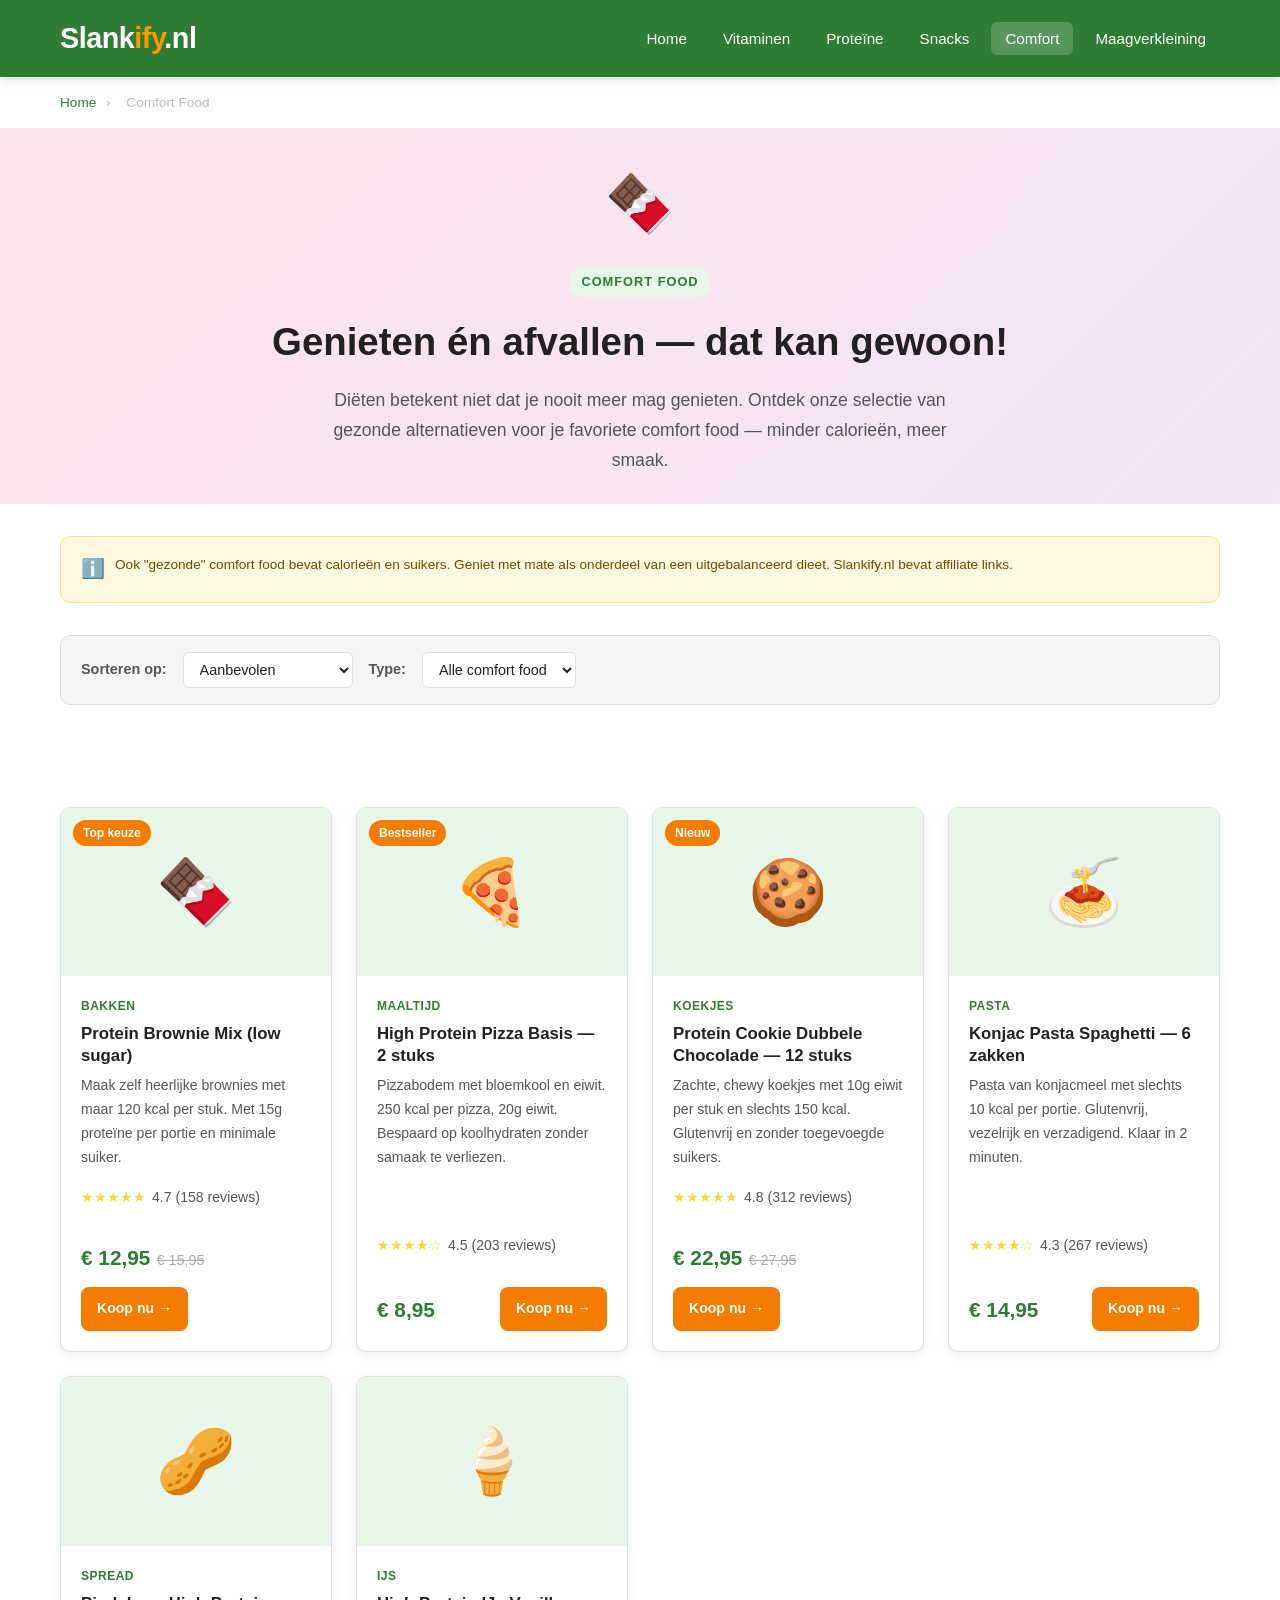
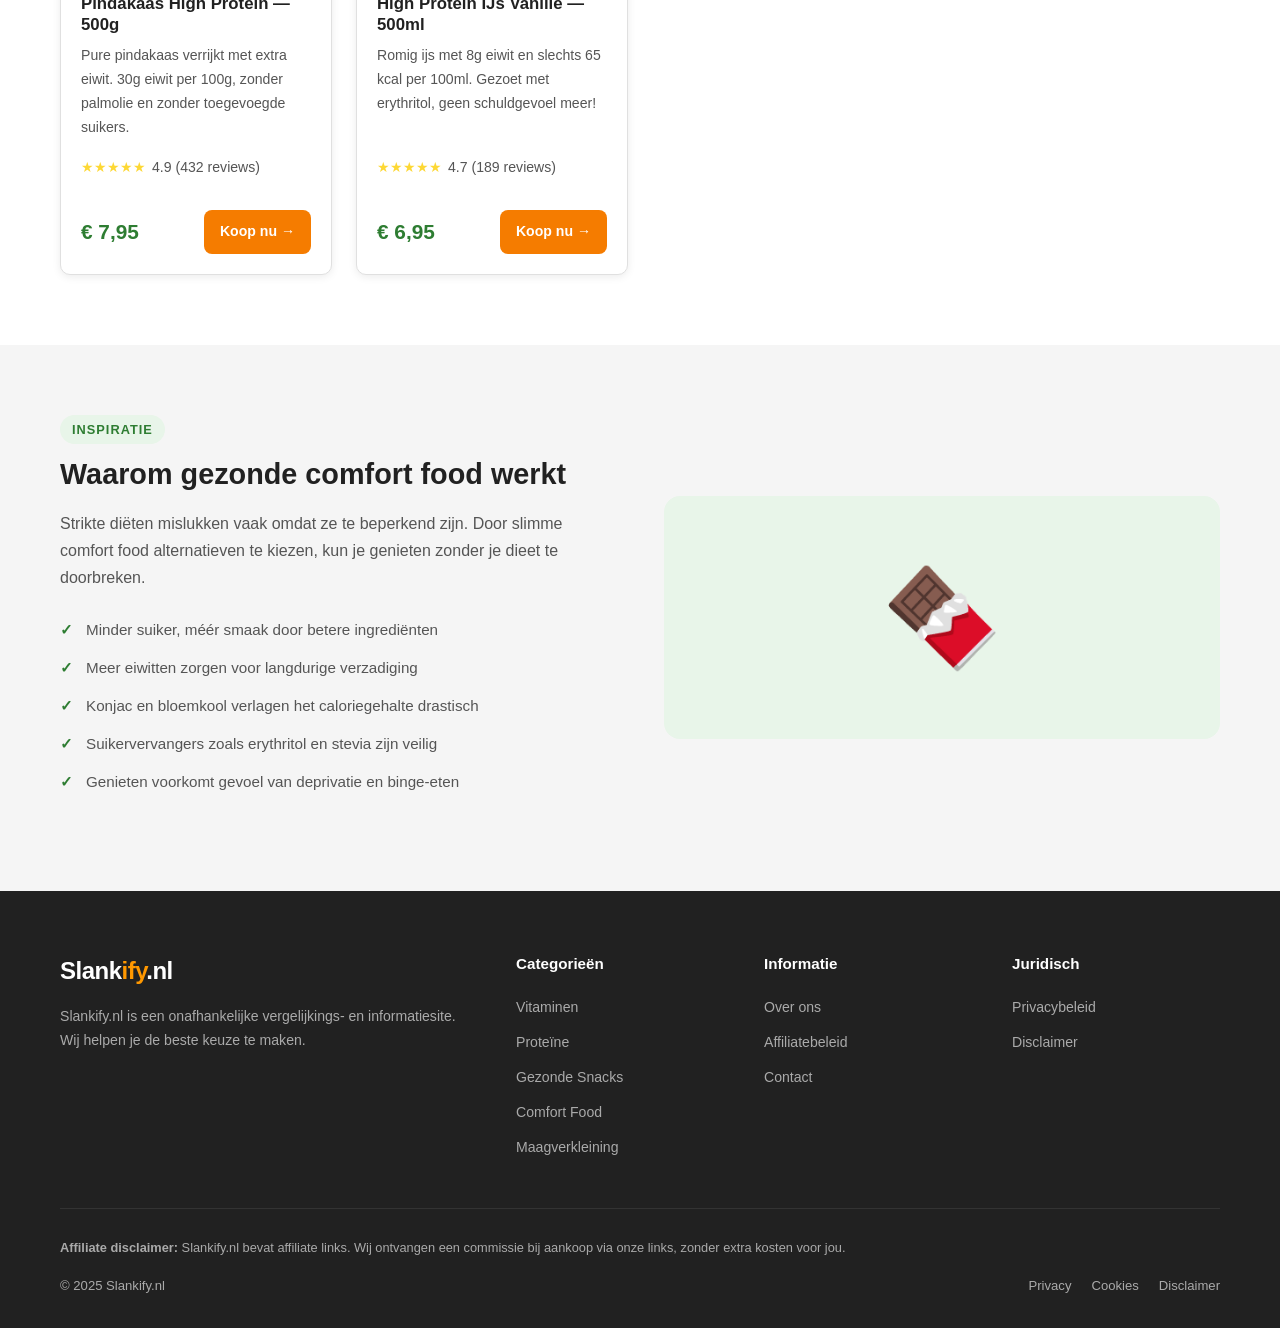
==== categorieen/comfort.html @ 6253e3d5 "SEO + AEO optimalisatie: meta tags, schema.org, sitemap, robots.txt - Alle 6 pagina's: geoptimalisee" ====
<!DOCTYPE html>
<html lang="nl">
<head>
  <meta charset="UTF-8" />
  <meta name="viewport" content="width=device-width, initial-scale=1.0" />
  <title>Gezonde Comfort Food Alternatieven | Slankify.nl</title>
  <meta name="keywords" content="gezonde comfort food, suikervrije chocolade, proteïne brownies, gezonde zoetigheden, dieetvriendelijk comfort food" />
  <meta name="description" content="Geniet van je favoriete comfort food zonder schuldgevoel. Vergelijk suikervrije chocolade, proteïnebrownies en gezonde zoetigheden." />
  <link rel="canonical" href="https://slankify.nl/categorieen/comfort.html" />
  <link rel="stylesheet" href="../assets/css/style.css" />
  <meta property="og:title" content="Gezonde Comfort Food Alternatieven | Slankify.nl" />
  <meta property="og:description" content="Geniet van je favoriete comfort food zonder schuldgevoel. Vergelijk suikervrije chocolade, proteïnebrownies en gezonde zoetigheden." />
  <meta property="og:url" content="https://slankify.nl/categorieen/comfort.html" />
  <meta property="og:type" content="website" />
  <meta property="og:site_name" content="Slankify.nl" />
  <meta property="og:locale" content="nl_NL" />
  <script type="application/ld+json">
{
  "@context": "https://schema.org",
  "@type": "WebPage",
  "name": "Gezonde Comfort Food Alternatieven | Slankify.nl",
  "description": "Geniet van je favoriete comfort food zonder schuldgevoel. Vergelijk suikervrije chocolade, proteïnebrownies en gezonde zoetigheden.",
  "url": "https://slankify.nl/categorieen/comfort.html",
  "publisher": {
    "@type": "Organization",
    "name": "Slankify.nl",
    "url": "https://slankify.nl"
  }
}
  </script>
</head>
<body>

  <!-- ===== HEADER ===== -->
  <header>
    <div class="header-inner">
      <a href="../index.html" class="logo">Slank<span>ify</span>.nl</a>
      <div class="hamburger" role="button" aria-label="Menu openen">
        <span></span><span></span><span></span>
      </div>
      <nav>
        <ul>
          <li><a href="../index.html">Home</a></li>
          <li><a href="vitaminen.html">Vitaminen</a></li>
          <li><a href="proteïne.html">Proteïne</a></li>
          <li><a href="snacks.html">Snacks</a></li>
          <li><a href="comfort.html" class="actief">Comfort</a></li>
          <li><a href="maagverkleining.html">Maagverkleining</a></li>
        </ul>
      </nav>
    </div>
  </header>

  <!-- ===== BREADCRUMB ===== -->
  <div class="container">
    <nav class="breadcrumb" aria-label="Breadcrumb">
      <a href="../index.html">Home</a>
      <span>›</span>
      <span>Comfort Food</span>
    </nav>
  </div>

  <!-- ===== CATEGORIE HERO ===== -->
  <section class="categorie-hero" style="background:linear-gradient(135deg,#fce4ec 0%,#f3e5f5 100%);">
    <div class="container">
      <div style="font-size:3.5rem;margin-bottom:16px;">🍫</div>
      <span class="sectie-label">Comfort Food</span>
      <h1>Genieten én afvallen — dat kan gewoon!</h1>
      <p>Diëten betekent niet dat je nooit meer mag genieten. Ontdek onze selectie van gezonde alternatieven voor je favoriete comfort food — minder calorieën, meer smaak.</p>
    </div>
  </section>

  <!-- ===== DISCLAIMER ===== -->
  <div class="container">
    <div class="disclaimer">
      <span class="disclaimer-icoon">ℹ️</span>
      <span>Ook "gezonde" comfort food bevat calorieën en suikers. Geniet met mate als onderdeel van een uitgebalanceerd dieet. Slankify.nl bevat affiliate links.</span>
    </div>
  </div>

  <!-- ===== FILTER BALK ===== -->
  <div class="container">
    <div class="filter-balk">
      <label for="sorteer">Sorteren op:</label>
      <select id="sorteer">
        <option value="aanbevolen">Aanbevolen</option>
        <option value="prijs-laag">Prijs (laag → hoog)</option>
        <option value="beoordeling">Beste beoordeling</option>
      </select>
      <label for="filter-type">Type:</label>
      <select id="filter-type">
        <option value="alle">Alle comfort food</option>
        <option value="chocolade">Chocolade</option>
        <option value="bakken">Bakmengsels</option>
        <option value="pasta">Pasta & rijst</option>
        <option value="soep">Soep</option>
      </select>
    </div>
  </div>

  <!-- ===== PRODUCTEN ===== -->
  <section class="producten">
    <div class="container">
      <div class="product-grid">

        <div class="product-kaart">
          <div class="product-afbeelding">
            🍫
            <span class="product-badge">Top keuze</span>
          </div>
          <div class="product-inhoud">
            <span class="product-categorie">Bakken</span>
            <h3>Protein Brownie Mix (low sugar)</h3>
            <p>Maak zelf heerlijke brownies met maar 120 kcal per stuk. Met 15g proteïne per portie en minimale suiker.</p>
            <div class="product-beoordeling">
              <span class="sterren">★★★★★</span>
              <span class="beoordeling-tekst">4.7 (158 reviews)</span>
            </div>
            <div class="product-prijs-rij">
              <div><span class="product-prijs">€ 12,95</span><span class="product-prijs-oud">€ 15,95</span></div>
              <a href="#" class="knop knop-primair affiliate-link"
                 data-product="protein-brownie-mix" data-categorie="comfort"
                 style="padding:10px 16px;font-size:0.88rem;">Koop nu →</a>
            </div>
          </div>
        </div>

        <div class="product-kaart">
          <div class="product-afbeelding">
            🍕
            <span class="product-badge">Bestseller</span>
          </div>
          <div class="product-inhoud">
            <span class="product-categorie">Maaltijd</span>
            <h3>High Protein Pizza Basis — 2 stuks</h3>
            <p>Pizzabodem met bloemkool en eiwit. 250 kcal per pizza, 20g eiwit. Bespaard op koolhydraten zonder samaak te verliezen.</p>
            <div class="product-beoordeling">
              <span class="sterren">★★★★☆</span>
              <span class="beoordeling-tekst">4.5 (203 reviews)</span>
            </div>
            <div class="product-prijs-rij">
              <div><span class="product-prijs">€ 8,95</span></div>
              <a href="#" class="knop knop-primair affiliate-link"
                 data-product="hp-pizza-basis-2" data-categorie="comfort"
                 style="padding:10px 16px;font-size:0.88rem;">Koop nu →</a>
            </div>
          </div>
        </div>

        <div class="product-kaart">
          <div class="product-afbeelding">
            🍪
            <span class="product-badge">Nieuw</span>
          </div>
          <div class="product-inhoud">
            <span class="product-categorie">Koekjes</span>
            <h3>Protein Cookie Dubbele Chocolade — 12 stuks</h3>
            <p>Zachte, chewy koekjes met 10g eiwit per stuk en slechts 150 kcal. Glutenvrij en zonder toegevoegde suikers.</p>
            <div class="product-beoordeling">
              <span class="sterren">★★★★★</span>
              <span class="beoordeling-tekst">4.8 (312 reviews)</span>
            </div>
            <div class="product-prijs-rij">
              <div><span class="product-prijs">€ 22,95</span><span class="product-prijs-oud">€ 27,95</span></div>
              <a href="#" class="knop knop-primair affiliate-link"
                 data-product="protein-cookie-dubbele-choco-12" data-categorie="comfort"
                 style="padding:10px 16px;font-size:0.88rem;">Koop nu →</a>
            </div>
          </div>
        </div>

        <div class="product-kaart">
          <div class="product-afbeelding">
            🍝
          </div>
          <div class="product-inhoud">
            <span class="product-categorie">Pasta</span>
            <h3>Konjac Pasta Spaghetti — 6 zakken</h3>
            <p>Pasta van konjacmeel met slechts 10 kcal per portie. Glutenvrij, vezelrijk en verzadigend. Klaar in 2 minuten.</p>
            <div class="product-beoordeling">
              <span class="sterren">★★★★☆</span>
              <span class="beoordeling-tekst">4.3 (267 reviews)</span>
            </div>
            <div class="product-prijs-rij">
              <div><span class="product-prijs">€ 14,95</span></div>
              <a href="#" class="knop knop-primair affiliate-link"
                 data-product="konjac-spaghetti-6" data-categorie="comfort"
                 style="padding:10px 16px;font-size:0.88rem;">Koop nu →</a>
            </div>
          </div>
        </div>

        <div class="product-kaart">
          <div class="product-afbeelding">
            🥜
          </div>
          <div class="product-inhoud">
            <span class="product-categorie">Spread</span>
            <h3>Pindakaas High Protein — 500g</h3>
            <p>Pure pindakaas verrijkt met extra eiwit. 30g eiwit per 100g, zonder palmolie en zonder toegevoegde suikers.</p>
            <div class="product-beoordeling">
              <span class="sterren">★★★★★</span>
              <span class="beoordeling-tekst">4.9 (432 reviews)</span>
            </div>
            <div class="product-prijs-rij">
              <div><span class="product-prijs">€ 7,95</span></div>
              <a href="#" class="knop knop-primair affiliate-link"
                 data-product="hp-pindakaas-500g" data-categorie="comfort"
                 style="padding:10px 16px;font-size:0.88rem;">Koop nu →</a>
            </div>
          </div>
        </div>

        <div class="product-kaart">
          <div class="product-afbeelding">
            🍦
          </div>
          <div class="product-inhoud">
            <span class="product-categorie">IJs</span>
            <h3>High Protein IJs Vanille — 500ml</h3>
            <p>Romig ijs met 8g eiwit en slechts 65 kcal per 100ml. Gezoet met erythritol, geen schuldgevoel meer!</p>
            <div class="product-beoordeling">
              <span class="sterren">★★★★★</span>
              <span class="beoordeling-tekst">4.7 (189 reviews)</span>
            </div>
            <div class="product-prijs-rij">
              <div><span class="product-prijs">€ 6,95</span></div>
              <a href="#" class="knop knop-primair affiliate-link"
                 data-product="hp-ijs-vanille-500ml" data-categorie="comfort"
                 style="padding:10px 16px;font-size:0.88rem;">Koop nu →</a>
            </div>
          </div>
        </div>

      </div>
    </div>
  </section>

  <!-- ===== INFO SECTIE ===== -->
  <section class="info-sectie" style="background:#f5f5f5;">
    <div class="container">
      <div class="info-grid">
        <div class="info-tekst">
          <span class="sectie-label">Inspiratie</span>
          <h2>Waarom gezonde comfort food werkt</h2>
          <p>Strikte diëten mislukken vaak omdat ze te beperkend zijn. Door slimme comfort food alternatieven te kiezen, kun je genieten zonder je dieet te doorbreken.</p>
          <ul class="info-checklist">
            <li>Minder suiker, méér smaak door betere ingrediënten</li>
            <li>Meer eiwitten zorgen voor langdurige verzadiging</li>
            <li>Konjac en bloemkool verlagen het caloriegehalte drastisch</li>
            <li>Suikervervangers zoals erythritol en stevia zijn veilig</li>
            <li>Genieten voorkomt gevoel van deprivatie en binge-eten</li>
          </ul>
        </div>
        <div class="info-visual">🍫</div>
      </div>
    </div>
  </section>

  <!-- ===== FOOTER ===== -->
  <footer>
    <div class="container">
      <div class="footer-grid">
        <div class="footer-merk">
          <a href="../index.html" class="logo">Slank<span>ify</span>.nl</a>
          <p>Slankify.nl is een onafhankelijke vergelijkings- en informatiesite. Wij helpen je de beste keuze te maken.</p>
        </div>
        <div class="footer-kolom">
          <h4>Categorieën</h4>
          <ul>
            <li><a href="vitaminen.html">Vitaminen</a></li>
            <li><a href="proteïne.html">Proteïne</a></li>
            <li><a href="snacks.html">Gezonde Snacks</a></li>
            <li><a href="comfort.html">Comfort Food</a></li>
            <li><a href="maagverkleining.html">Maagverkleining</a></li>
          </ul>
        </div>
        <div class="footer-kolom">
          <h4>Informatie</h4>
          <ul>
            <li><a href="#">Over ons</a></li>
            <li><a href="#">Affiliatebeleid</a></li>
            <li><a href="#">Contact</a></li>
          </ul>
        </div>
        <div class="footer-kolom">
          <h4>Juridisch</h4>
          <ul>
            <li><a href="#">Privacybeleid</a></li>
            <li><a href="#">Disclaimer</a></li>
          </ul>
        </div>
      </div>
      <div class="footer-disclaimer">
        <strong>Affiliate disclaimer:</strong> Slankify.nl bevat affiliate links. Wij ontvangen een commissie bij aankoop via onze links, zonder extra kosten voor jou.
      </div>
      <div class="footer-onderste">
        <span>© 2025 Slankify.nl</span>
        <div class="footer-links">
          <a href="#">Privacy</a>
          <a href="#">Cookies</a>
          <a href="#">Disclaimer</a>
        </div>
      </div>
    </div>
  </footer>

  <script src="../assets/js/main.js"></script>
</body>
</html>
---- assets/css/style.css ----
/* =========================================
   Slankify.nl - Hoofdstijlblad
   ========================================= */

:root {
  --groen: #2e7d32;
  --groen-licht: #43a047;
  --groen-extra-licht: #e8f5e9;
  --oranje: #f57c00;
  --oranje-licht: #ff9800;
  --wit: #ffffff;
  --lichtgrijs: #f5f5f5;
  --tekstgrijs: #555555;
  --donker: #212121;
  --rand: #e0e0e0;
  --schaduw: 0 2px 8px rgba(0,0,0,0.08);
  --schaduw-hover: 0 6px 20px rgba(0,0,0,0.14);
  --radius: 10px;
  --font: 'Segoe UI', Tahoma, Geneva, Verdana, sans-serif;
}

* {
  margin: 0;
  padding: 0;
  box-sizing: border-box;
}

body {
  font-family: var(--font);
  color: var(--donker);
  background: var(--wit);
  line-height: 1.7;
}

a {
  color: var(--groen);
  text-decoration: none;
}

a:hover {
  color: var(--groen-licht);
}

img {
  max-width: 100%;
  height: auto;
  display: block;
}

.container {
  max-width: 1200px;
  margin: 0 auto;
  padding: 0 20px;
}

/* =========================================
   HEADER & NAVIGATIE
   ========================================= */

header {
  background: var(--groen);
  color: var(--wit);
  position: sticky;
  top: 0;
  z-index: 1000;
  box-shadow: 0 2px 10px rgba(0,0,0,0.15);
}

.header-inner {
  display: flex;
  align-items: center;
  justify-content: space-between;
  padding: 14px 20px;
  max-width: 1200px;
  margin: 0 auto;
}

.logo {
  font-size: 1.8rem;
  font-weight: 800;
  color: var(--wit);
  letter-spacing: -0.5px;
}

.logo span {
  color: var(--oranje-licht);
}

nav ul {
  list-style: none;
  display: flex;
  gap: 8px;
}

nav ul li a {
  color: var(--wit);
  padding: 8px 14px;
  border-radius: 6px;
  font-weight: 500;
  font-size: 0.95rem;
  transition: background 0.2s;
}

nav ul li a:hover,
nav ul li a.actief {
  background: rgba(255,255,255,0.2);
  color: var(--wit);
}

.hamburger {
  display: none;
  flex-direction: column;
  gap: 5px;
  cursor: pointer;
  padding: 5px;
}

.hamburger span {
  display: block;
  width: 25px;
  height: 3px;
  background: var(--wit);
  border-radius: 3px;
}

/* =========================================
   HERO SECTIE
   ========================================= */

.hero {
  background: linear-gradient(135deg, var(--groen) 0%, var(--groen-licht) 100%);
  color: var(--wit);
  padding: 80px 20px;
  text-align: center;
}

.hero h1 {
  font-size: 2.8rem;
  font-weight: 800;
  margin-bottom: 16px;
  line-height: 1.2;
}

.hero h1 span {
  color: var(--oranje-licht);
}

.hero p {
  font-size: 1.2rem;
  max-width: 600px;
  margin: 0 auto 32px;
  opacity: 0.9;
}

.hero-knoppen {
  display: flex;
  gap: 16px;
  justify-content: center;
  flex-wrap: wrap;
}

/* =========================================
   KNOPPEN
   ========================================= */

.knop {
  display: inline-block;
  padding: 14px 28px;
  border-radius: 8px;
  font-weight: 700;
  font-size: 1rem;
  transition: all 0.2s;
  cursor: pointer;
  border: none;
}

.knop-primair {
  background: var(--oranje);
  color: var(--wit);
}

.knop-primair:hover {
  background: var(--oranje-licht);
  color: var(--wit);
  transform: translateY(-2px);
  box-shadow: 0 4px 14px rgba(245,124,0,0.4);
}

.knop-secondair {
  background: transparent;
  color: var(--wit);
  border: 2px solid rgba(255,255,255,0.7);
}

.knop-secondair:hover {
  background: rgba(255,255,255,0.15);
  color: var(--wit);
}

.knop-groen {
  background: var(--groen);
  color: var(--wit);
}

.knop-groen:hover {
  background: var(--groen-licht);
  color: var(--wit);
  transform: translateY(-2px);
}

/* =========================================
   SECTIE HEADERS
   ========================================= */

.sectie-header {
  text-align: center;
  margin-bottom: 48px;
}

.sectie-header h2 {
  font-size: 2rem;
  font-weight: 800;
  color: var(--donker);
  margin-bottom: 10px;
}

.sectie-header p {
  color: var(--tekstgrijs);
  font-size: 1.05rem;
  max-width: 600px;
  margin: 0 auto;
}

.sectie-label {
  display: inline-block;
  background: var(--groen-extra-licht);
  color: var(--groen);
  font-size: 0.8rem;
  font-weight: 700;
  letter-spacing: 1px;
  text-transform: uppercase;
  padding: 4px 12px;
  border-radius: 20px;
  margin-bottom: 12px;
}

/* =========================================
   CATEGORIE KAARTEN (homepage)
   ========================================= */

.categorieen {
  padding: 70px 0;
  background: var(--lichtgrijs);
}

.categorie-grid {
  display: grid;
  grid-template-columns: repeat(auto-fit, minmax(200px, 1fr));
  gap: 20px;
}

.categorie-kaart {
  background: var(--wit);
  border-radius: var(--radius);
  padding: 28px 20px;
  text-align: center;
  box-shadow: var(--schaduw);
  transition: all 0.25s;
  border: 2px solid transparent;
}

.categorie-kaart:hover {
  box-shadow: var(--schaduw-hover);
  border-color: var(--groen-licht);
  transform: translateY(-4px);
}

.categorie-icoon {
  font-size: 2.8rem;
  margin-bottom: 12px;
}

.categorie-kaart h3 {
  font-size: 1.1rem;
  font-weight: 700;
  margin-bottom: 6px;
  color: var(--donker);
}

.categorie-kaart p {
  font-size: 0.88rem;
  color: var(--tekstgrijs);
  margin-bottom: 16px;
}

.categorie-link {
  font-size: 0.9rem;
  font-weight: 600;
  color: var(--groen);
  display: inline-flex;
  align-items: center;
  gap: 4px;
}

/* =========================================
   PRODUCT KAARTEN
   ========================================= */

.producten {
  padding: 70px 0;
}

.product-grid {
  display: grid;
  grid-template-columns: repeat(auto-fill, minmax(260px, 1fr));
  gap: 24px;
}

.product-kaart {
  background: var(--wit);
  border-radius: var(--radius);
  box-shadow: var(--schaduw);
  overflow: hidden;
  transition: all 0.25s;
  border: 1px solid var(--rand);
  display: flex;
  flex-direction: column;
}

.product-kaart:hover {
  box-shadow: var(--schaduw-hover);
  transform: translateY(-4px);
}

.product-badge {
  position: absolute;
  top: 12px;
  left: 12px;
  background: var(--oranje);
  color: var(--wit);
  font-size: 0.75rem;
  font-weight: 700;
  padding: 3px 10px;
  border-radius: 20px;
}

.product-afbeelding {
  position: relative;
  background: var(--groen-extra-licht);
  padding: 30px;
  text-align: center;
  font-size: 4rem;
  min-height: 160px;
  display: flex;
  align-items: center;
  justify-content: center;
}

.product-inhoud {
  padding: 20px;
  flex: 1;
  display: flex;
  flex-direction: column;
}

.product-categorie {
  font-size: 0.75rem;
  font-weight: 600;
  color: var(--groen);
  text-transform: uppercase;
  letter-spacing: 0.5px;
  margin-bottom: 6px;
}

.product-inhoud h3 {
  font-size: 1.05rem;
  font-weight: 700;
  margin-bottom: 8px;
  color: var(--donker);
  line-height: 1.3;
}

.product-inhoud p {
  font-size: 0.88rem;
  color: var(--tekstgrijs);
  margin-bottom: 16px;
  flex: 1;
}

.product-beoordeling {
  display: flex;
  align-items: center;
  gap: 6px;
  margin-bottom: 14px;
  font-size: 0.88rem;
}

.sterren {
  color: #fdd835;
}

.beoordeling-tekst {
  color: var(--tekstgrijs);
}

.product-prijs-rij {
  display: flex;
  align-items: center;
  justify-content: space-between;
  gap: 12px;
  margin-top: 16px;
  flex-wrap: wrap;
}

.product-prijs {
  font-size: 1.3rem;
  font-weight: 800;
  color: var(--groen);
}

.product-prijs-oud {
  font-size: 0.9rem;
  color: #aaa;
  text-decoration: line-through;
  margin-left: 6px;
}

/* =========================================
   VOORDELEN / USP SECTIE
   ========================================= */

.voordelen {
  padding: 70px 0;
  background: var(--groen-extra-licht);
}

.voordelen-grid {
  display: grid;
  grid-template-columns: repeat(auto-fit, minmax(220px, 1fr));
  gap: 28px;
}

.voordeel-item {
  text-align: center;
}

.voordeel-icoon {
  font-size: 2.4rem;
  margin-bottom: 12px;
}

.voordeel-item h3 {
  font-size: 1rem;
  font-weight: 700;
  margin-bottom: 6px;
}

.voordeel-item p {
  font-size: 0.88rem;
  color: var(--tekstgrijs);
}

/* =========================================
   REVIEWS / TESTIMONIALS
   ========================================= */

.reviews {
  padding: 70px 0;
  background: var(--lichtgrijs);
}

.review-grid {
  display: grid;
  grid-template-columns: repeat(auto-fit, minmax(280px, 1fr));
  gap: 24px;
}

.review-kaart {
  background: var(--wit);
  border-radius: var(--radius);
  padding: 24px;
  box-shadow: var(--schaduw);
  border-left: 4px solid var(--groen);
}

.review-tekst {
  font-style: italic;
  color: var(--tekstgrijs);
  margin-bottom: 16px;
  font-size: 0.95rem;
  line-height: 1.7;
}

.review-auteur {
  display: flex;
  align-items: center;
  gap: 12px;
}

.review-avatar {
  width: 44px;
  height: 44px;
  border-radius: 50%;
  background: var(--groen-extra-licht);
  display: flex;
  align-items: center;
  justify-content: center;
  font-size: 1.2rem;
  flex-shrink: 0;
}

.review-naam {
  font-weight: 700;
  font-size: 0.95rem;
}

.review-locatie {
  font-size: 0.8rem;
  color: var(--tekstgrijs);
}

/* =========================================
   CATEGORIE HERO (sub-pagina's)
   ========================================= */

.categorie-hero {
  padding: 28px 20px;
  text-align: center;
}

.categorie-hero h1 {
  font-size: 2.4rem;
  font-weight: 800;
  margin-bottom: 12px;
  color: var(--donker);
}

.categorie-hero p {
  font-size: 1.1rem;
  color: var(--tekstgrijs);
  max-width: 650px;
  margin: 0 auto;
}

/* =========================================
   FILTER / SORT BAR
   ========================================= */

.filter-balk {
  background: var(--lichtgrijs);
  border: 1px solid var(--rand);
  border-radius: var(--radius);
  padding: 16px 20px;
  display: flex;
  align-items: center;
  gap: 16px;
  flex-wrap: wrap;
  margin-bottom: 32px;
}

.filter-balk label {
  font-weight: 600;
  font-size: 0.9rem;
  color: var(--tekstgrijs);
}

.filter-balk select,
.filter-balk input {
  padding: 8px 12px;
  border: 1px solid var(--rand);
  border-radius: 6px;
  font-size: 0.9rem;
  background: var(--wit);
  color: var(--donker);
}

/* =========================================
   DISCLAIMER BOX
   ========================================= */

.disclaimer {
  background: #fff8e1;
  border: 1px solid #ffe082;
  border-radius: var(--radius);
  padding: 16px 20px;
  font-size: 0.85rem;
  color: #6d4c00;
  margin: 32px 0;
  display: flex;
  gap: 10px;
  align-items: flex-start;
}

.disclaimer-icoon {
  font-size: 1.2rem;
  flex-shrink: 0;
}

/* =========================================
   INFO / GIDS SECTIE
   ========================================= */

.info-sectie {
  padding: 70px 0;
}

.info-grid {
  display: grid;
  grid-template-columns: 1fr 1fr;
  gap: 48px;
  align-items: center;
}

.info-tekst h2 {
  font-size: 1.8rem;
  font-weight: 800;
  margin-bottom: 16px;
  line-height: 1.3;
}

.info-tekst p {
  color: var(--tekstgrijs);
  margin-bottom: 16px;
}

.info-checklist {
  list-style: none;
  margin: 20px 0;
}

.info-checklist li {
  padding: 6px 0;
  padding-left: 26px;
  position: relative;
  font-size: 0.95rem;
  color: var(--tekstgrijs);
}

.info-checklist li::before {
  content: "✓";
  position: absolute;
  left: 0;
  color: var(--groen);
  font-weight: 700;
}

.info-visual {
  background: var(--groen-extra-licht);
  border-radius: 16px;
  padding: 40px;
  text-align: center;
  font-size: 6rem;
}

/* =========================================
   NIEUWSBRIEF
   ========================================= */

.nieuwsbrief {
  background: linear-gradient(135deg, var(--groen) 0%, var(--groen-licht) 100%);
  color: var(--wit);
  padding: 70px 0;
  text-align: center;
}

.nieuwsbrief h2 {
  font-size: 2rem;
  font-weight: 800;
  margin-bottom: 12px;
}

.nieuwsbrief p {
  opacity: 0.9;
  margin-bottom: 28px;
  font-size: 1.05rem;
}

.nieuwsbrief-form {
  display: flex;
  gap: 12px;
  justify-content: center;
  flex-wrap: wrap;
  max-width: 500px;
  margin: 0 auto;
}

.nieuwsbrief-form input {
  flex: 1;
  min-width: 220px;
  padding: 14px 18px;
  border: none;
  border-radius: 8px;
  font-size: 1rem;
  outline: none;
}

/* =========================================
   FOOTER
   ========================================= */

footer {
  background: var(--donker);
  color: #aaa;
  padding: 60px 0 30px;
}

.footer-grid {
  display: grid;
  grid-template-columns: 2fr 1fr 1fr 1fr;
  gap: 40px;
  margin-bottom: 40px;
}

.footer-merk .logo {
  font-size: 1.5rem;
  margin-bottom: 14px;
  display: block;
}

.footer-merk p {
  font-size: 0.88rem;
  line-height: 1.7;
}

.footer-kolom h4 {
  color: var(--wit);
  font-size: 0.95rem;
  font-weight: 700;
  margin-bottom: 16px;
}

.footer-kolom ul {
  list-style: none;
}

.footer-kolom ul li {
  margin-bottom: 8px;
}

.footer-kolom ul li a {
  color: #aaa;
  font-size: 0.88rem;
  transition: color 0.2s;
}

.footer-kolom ul li a:hover {
  color: var(--wit);
}

.footer-disclaimer {
  border-top: 1px solid #333;
  padding-top: 28px;
  font-size: 0.8rem;
  line-height: 1.7;
  margin-bottom: 16px;
}

.footer-onderste {
  display: flex;
  justify-content: space-between;
  align-items: center;
  font-size: 0.82rem;
  flex-wrap: wrap;
  gap: 10px;
}

.footer-links {
  display: flex;
  gap: 20px;
}

.footer-links a {
  color: #aaa;
  font-size: 0.82rem;
}

.footer-links a:hover {
  color: var(--wit);
}

/* =========================================
   BREADCRUMB
   ========================================= */

.breadcrumb {
  padding: 14px 0;
  font-size: 0.85rem;
  color: var(--tekstgrijs);
}

.breadcrumb a {
  color: var(--groen);
}

.breadcrumb span {
  margin: 0 6px;
  color: #bbb;
}

/* =========================================
   RESPONSIVE
   ========================================= */

@media (max-width: 900px) {
  .footer-grid {
    grid-template-columns: 1fr 1fr;
  }

  .info-grid {
    grid-template-columns: 1fr;
  }

  .info-visual {
    display: none;
  }
}

@media (max-width: 680px) {
  .hero h1 {
    font-size: 2rem;
  }

  nav ul {
    display: none;
    flex-direction: column;
    position: absolute;
    top: 60px;
    left: 0;
    right: 0;
    background: var(--groen);
    padding: 16px;
  }

  nav ul.open {
    display: flex;
  }

  .hamburger {
    display: flex;
  }

  .footer-grid {
    grid-template-columns: 1fr;
  }

  .filter-balk {
    flex-direction: column;
    align-items: flex-start;
  }
}
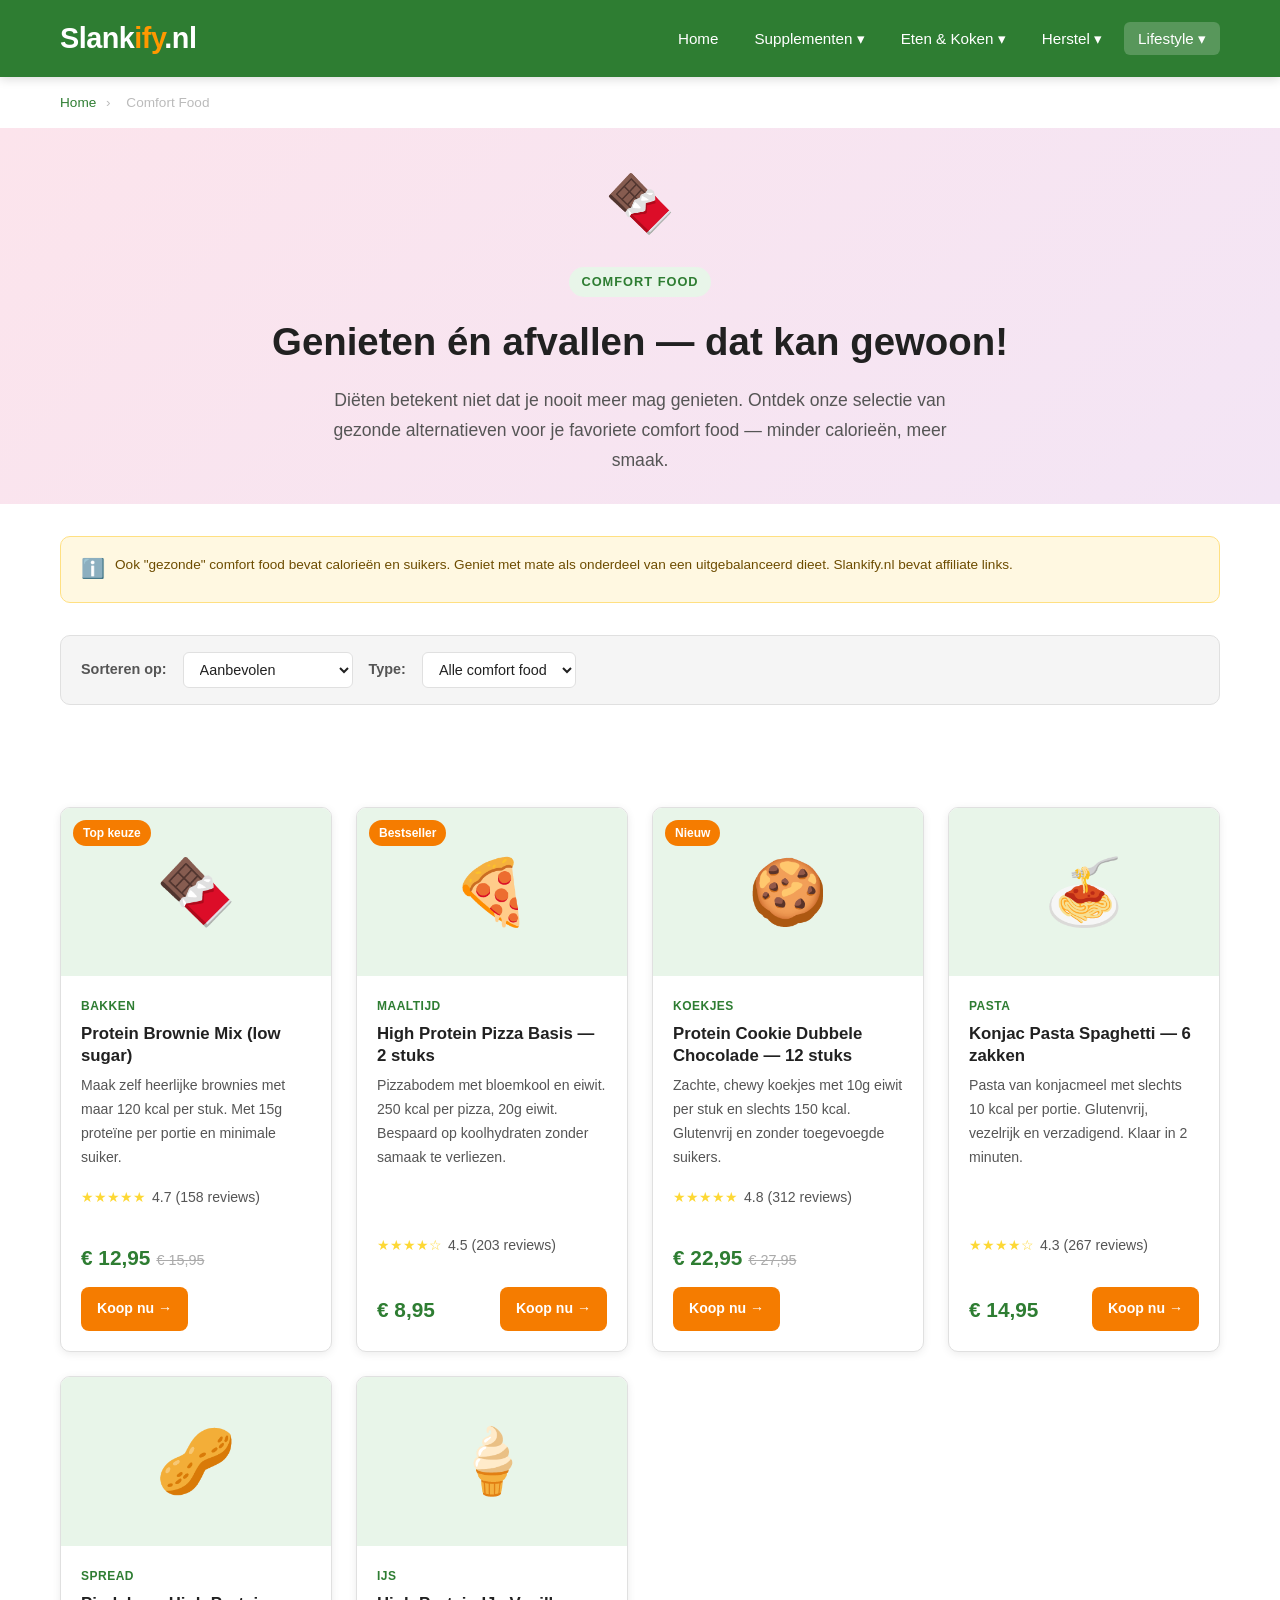
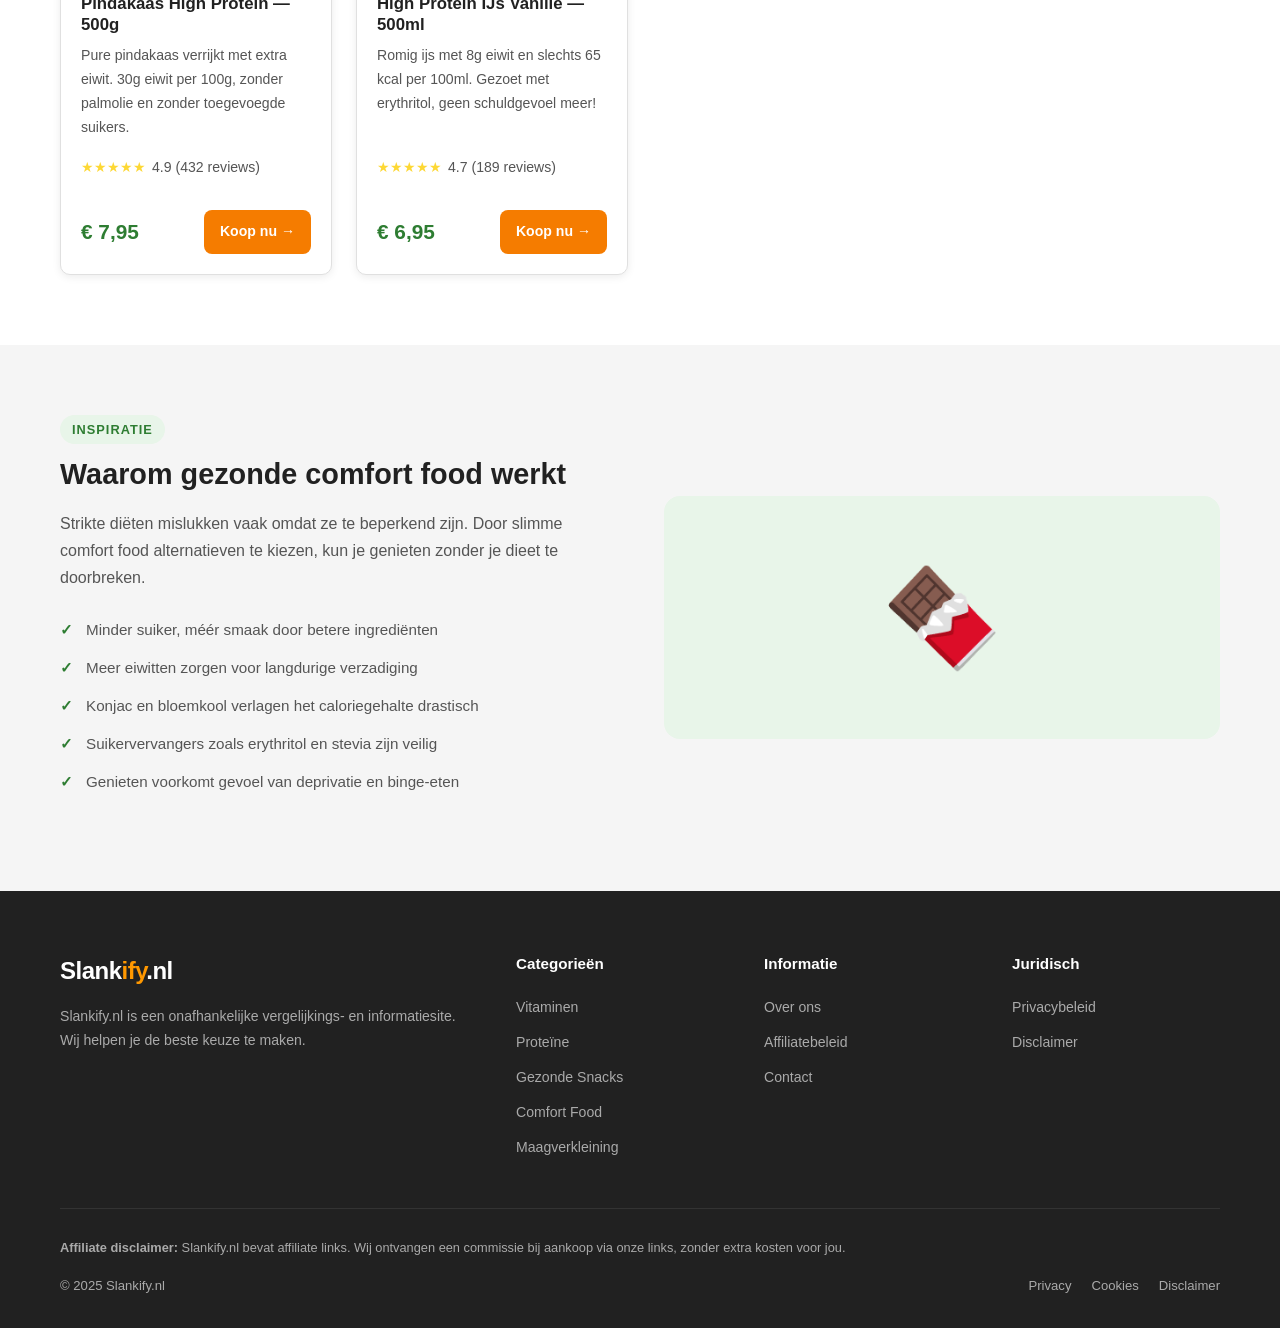
==== commit 1ad6e4f5: "6 nieuwe categoriepagina's met Bol producten via Marketing API - Nieuwe pagina's: supplementen, keuk" ====
--- a/categorieen/comfort.html
+++ b/categorieen/comfort.html
@@ -41,11 +41,37 @@
       <nav>
         <ul>
           <li><a href="../index.html">Home</a></li>
-          <li><a href="vitaminen.html">Vitaminen</a></li>
-          <li><a href="proteïne.html">Proteïne</a></li>
-          <li><a href="snacks.html">Snacks</a></li>
-          <li><a href="comfort.html" class="actief">Comfort</a></li>
-          <li><a href="maagverkleining.html">Maagverkleining</a></li>
+          <li class="dropdown">
+            <a href="#" class="dropdown-toggle">Supplementen ▾</a>
+            <ul class="dropdown-menu">
+              <li><a href="vitaminen.html">Vitaminen</a></li>
+              <li><a href="proteïne.html">Proteïne</a></li>
+              <li><a href="maagverkleining.html">Maagverkleining</a></li>
+              <li><a href="supplementen.html">Eiwitshakes &amp; Collageen</a></li>
+            </ul>
+          </li>
+          <li class="dropdown">
+            <a href="#" class="dropdown-toggle">Eten &amp; Koken ▾</a>
+            <ul class="dropdown-menu">
+              <li><a href="snacks.html">Snacks</a></li>
+              <li><a href="keuken.html">Keuken</a></li>
+            </ul>
+          </li>
+          <li class="dropdown">
+            <a href="#" class="dropdown-toggle">Herstel ▾</a>
+            <ul class="dropdown-menu">
+              <li><a href="lichaam.html">Lichaam &amp; Huid</a></li>
+              <li><a href="fitness.html">Fitness</a></li>
+              <li><a href="monitoring.html">Monitoring</a></li>
+            </ul>
+          </li>
+          <li class="dropdown">
+            <a href="#" class="dropdown-toggle actief">Lifestyle ▾</a>
+            <ul class="dropdown-menu">
+              <li><a href="comfort.html" class="actief">Comfort</a></li>
+              <li><a href="lifestyle.html">Lifestyle</a></li>
+            </ul>
+          </li>
         </ul>
       </nav>
     </div>
--- a/assets/css/style.css
+++ b/assets/css/style.css
@@ -107,6 +107,49 @@
   color: var(--wit);
 }
 
+/* =========================================
+   DROPDOWN NAVIGATIE
+   ========================================= */
+
+nav ul li.dropdown {
+  position: relative;
+}
+
+nav ul li.dropdown .dropdown-menu {
+  display: none;
+  position: absolute;
+  top: calc(100% + 6px);
+  left: 0;
+  background: #fff;
+  border-radius: 8px;
+  box-shadow: 0 8px 24px rgba(0,0,0,0.15);
+  min-width: 200px;
+  z-index: 2000;
+  padding: 6px 0;
+  flex-direction: column;
+  gap: 0;
+}
+
+nav ul li.dropdown:hover .dropdown-menu,
+nav ul li.dropdown.open .dropdown-menu {
+  display: flex;
+}
+
+nav ul li.dropdown .dropdown-menu li a {
+  color: var(--donker);
+  padding: 9px 16px;
+  border-radius: 0;
+  display: block;
+  font-size: 0.9rem;
+  font-weight: 500;
+  transition: background 0.15s;
+}
+
+nav ul li.dropdown .dropdown-menu li a:hover {
+  background: var(--groen-extra-licht);
+  color: var(--groen);
+}
+
 .hamburger {
   display: none;
   flex-direction: column;
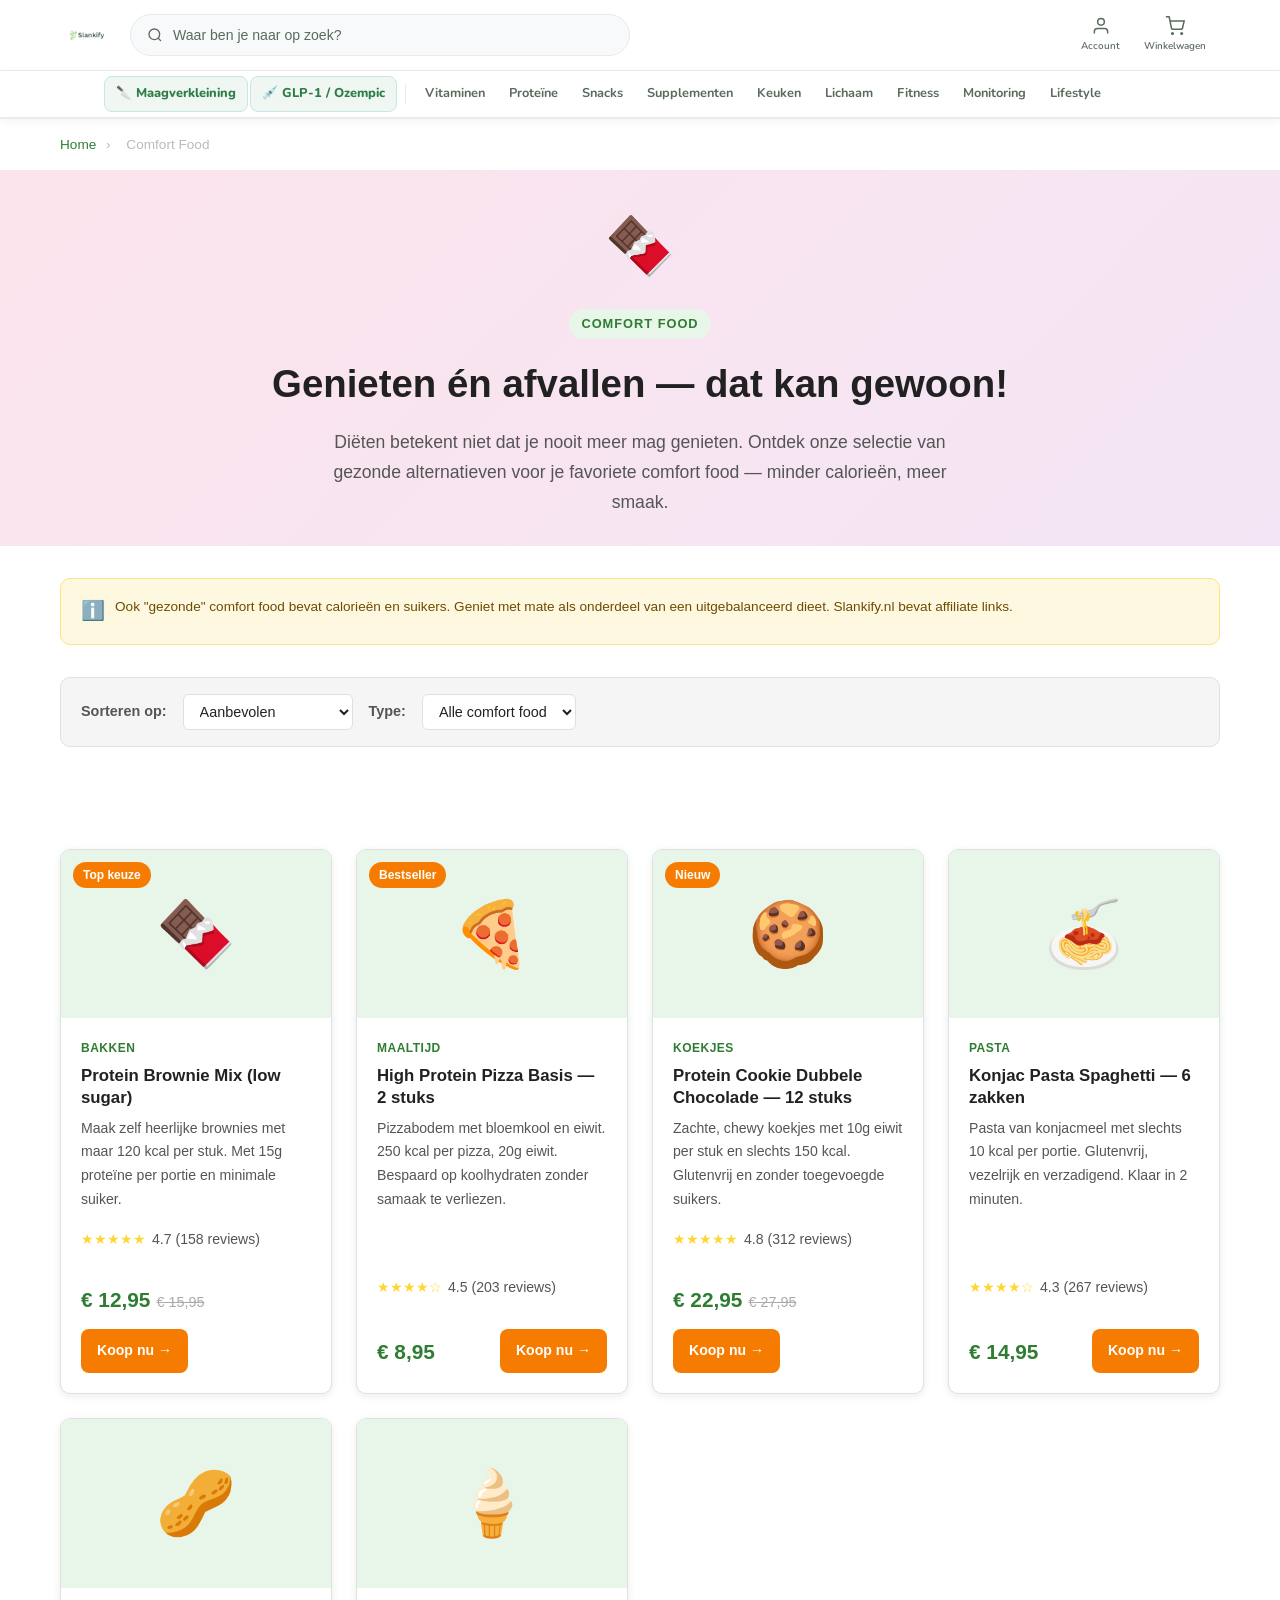
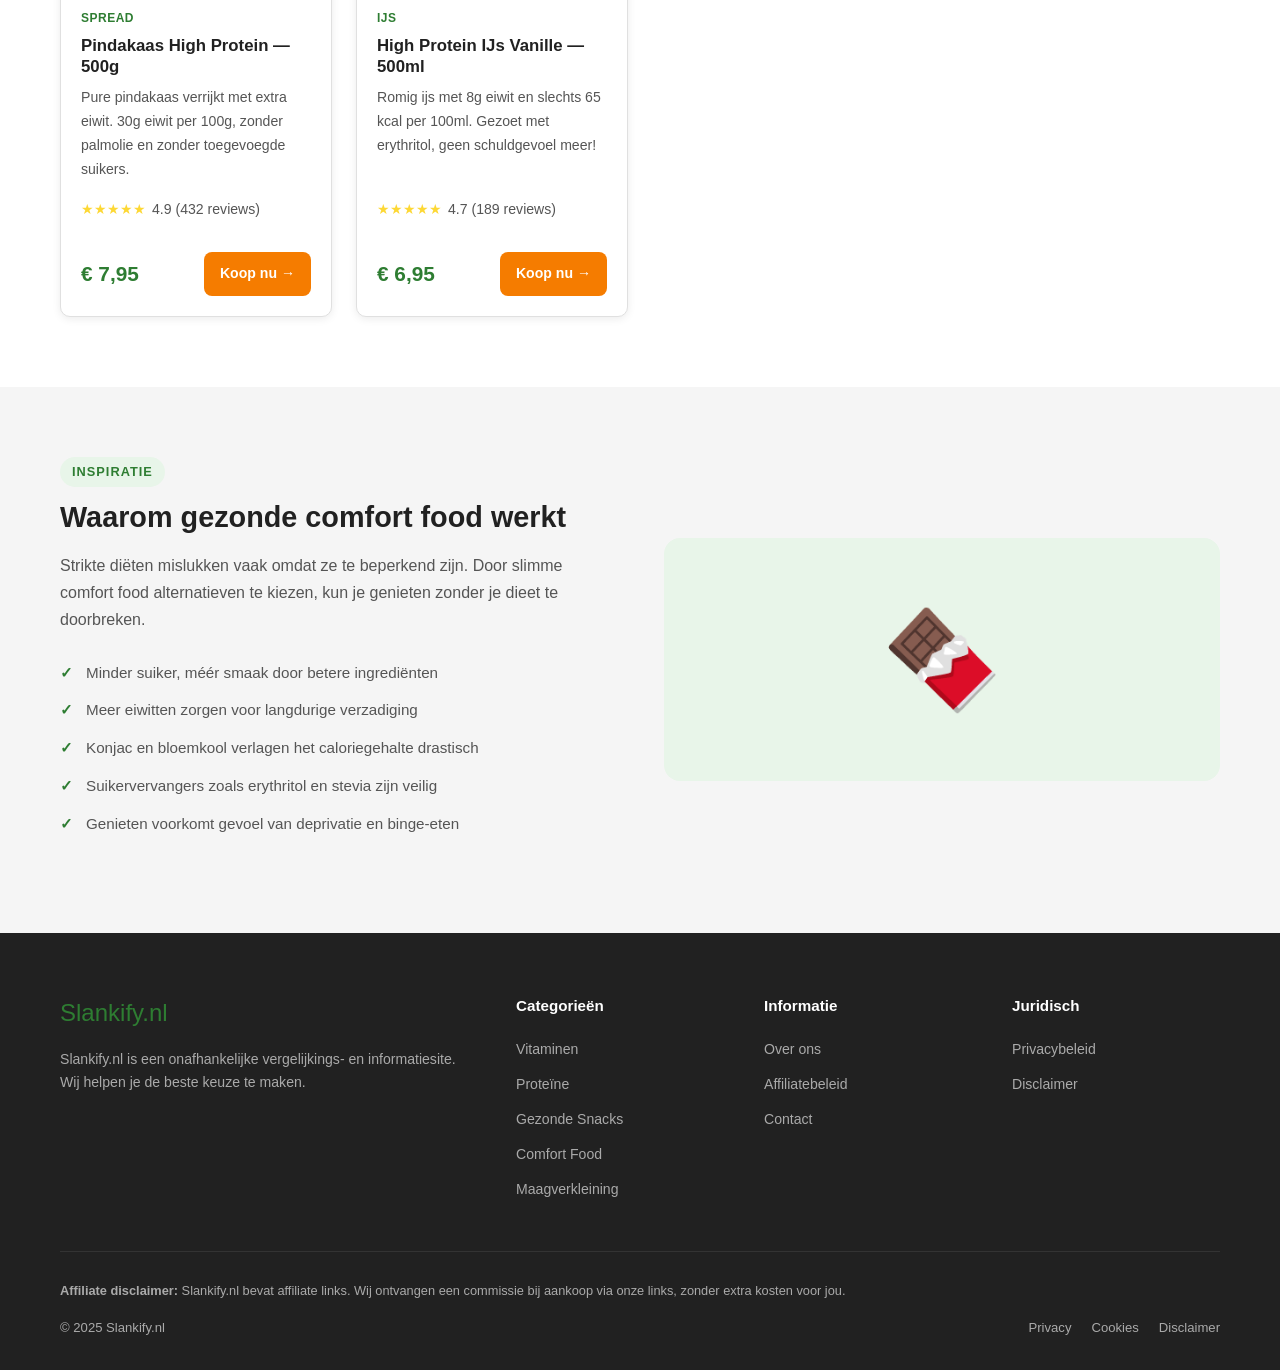
==== commit e8c3f3c9: "Nieuwe header: dubbele nav met logo zoekbalk iconen, maagverkleining+GLP-1 prominent" ====
--- a/categorieen/comfort.html
+++ b/categorieen/comfort.html
@@ -8,6 +8,7 @@
   <meta name="description" content="Geniet van je favoriete comfort food zonder schuldgevoel. Vergelijk suikervrije chocolade, proteïnebrownies en gezonde zoetigheden." />
   <link rel="canonical" href="https://slankify.nl/categorieen/comfort.html" />
   <link rel="stylesheet" href="../assets/css/style.css" />
+  <link href="https://fonts.googleapis.com/css2?family=Nunito:wght@600;700;800;900&display=swap" rel="stylesheet">
   <meta property="og:title" content="Gezonde Comfort Food Alternatieven | Slankify.nl" />
   <meta property="og:description" content="Geniet van je favoriete comfort food zonder schuldgevoel. Vergelijk suikervrije chocolade, proteïnebrownies en gezonde zoetigheden." />
   <meta property="og:url" content="https://slankify.nl/categorieen/comfort.html" />
@@ -32,50 +33,43 @@
 <body>
 
   <!-- ===== HEADER ===== -->
-  <header>
-    <div class="header-inner">
-      <a href="../index.html" class="logo">Slank<span>ify</span>.nl</a>
-      <div class="hamburger" role="button" aria-label="Menu openen">
-        <span></span><span></span><span></span>
-      </div>
-      <nav>
-        <ul>
-          <li><a href="../index.html">Home</a></li>
-          <li class="dropdown">
-            <a href="#" class="dropdown-toggle">Supplementen ▾</a>
-            <ul class="dropdown-menu">
-              <li><a href="vitaminen.html">Vitaminen</a></li>
-              <li><a href="proteïne.html">Proteïne</a></li>
-              <li><a href="maagverkleining.html">Maagverkleining</a></li>
-              <li><a href="supplementen.html">Eiwitshakes &amp; Collageen</a></li>
-            </ul>
-          </li>
-          <li class="dropdown">
-            <a href="#" class="dropdown-toggle">Eten &amp; Koken ▾</a>
-            <ul class="dropdown-menu">
-              <li><a href="snacks.html">Snacks</a></li>
-              <li><a href="keuken.html">Keuken</a></li>
-            </ul>
-          </li>
-          <li class="dropdown">
-            <a href="#" class="dropdown-toggle">Herstel ▾</a>
-            <ul class="dropdown-menu">
-              <li><a href="lichaam.html">Lichaam &amp; Huid</a></li>
-              <li><a href="fitness.html">Fitness</a></li>
-              <li><a href="monitoring.html">Monitoring</a></li>
-            </ul>
-          </li>
-          <li class="dropdown">
-            <a href="#" class="dropdown-toggle actief">Lifestyle ▾</a>
-            <ul class="dropdown-menu">
-              <li><a href="comfort.html" class="actief">Comfort</a></li>
-              <li><a href="lifestyle.html">Lifestyle</a></li>
-            </ul>
-          </li>
-        </ul>
-      </nav>
+  <header class="header-top">
+    <div class="header-top-inner">
+      <a href="../index.html" class="logo">
+        <img src="../assets/logo.png" alt="Slankify" class="logo-img">
+      </a>
+      <div class="header-search">
+        <svg width="16" height="16" viewBox="0 0 24 24" fill="none" stroke="currentColor" stroke-width="2"><circle cx="11" cy="11" r="8"/><path d="m21 21-4.35-4.35"/></svg>
+        <input type="text" placeholder="Waar ben je naar op zoek?">
+      </div>
+      <div class="header-icons">
+        <a href="#" class="header-icon-btn" title="Mijn account">
+          <svg width="20" height="20" viewBox="0 0 24 24" fill="none" stroke="currentColor" stroke-width="1.8"><path d="M20 21v-2a4 4 0 0 0-4-4H8a4 4 0 0 0-4 4v2"/><circle cx="12" cy="7" r="4"/></svg>
+          <span>Account</span>
+        </a>
+        <a href="#" class="header-icon-btn" title="Winkelwagen">
+          <svg width="20" height="20" viewBox="0 0 24 24" fill="none" stroke="currentColor" stroke-width="1.8"><circle cx="9" cy="21" r="1"/><circle cx="20" cy="21" r="1"/><path d="M1 1h4l2.68 13.39a2 2 0 001.99 1.61H19a2 2 0 001.99-1.61L23 6H6"/></svg>
+          <span>Winkelwagen</span>
+        </a>
+      </div>
     </div>
   </header>
+  <nav class="header-nav">
+    <div class="header-nav-inner">
+      <a href="maagverkleining.html" class="nav-item nav-item-featured">🔪 Maagverkleining</a>
+      <a href="glp1.html" class="nav-item nav-item-featured">💉 GLP-1 / Ozempic</a>
+      <div class="nav-divider"></div>
+      <a href="vitaminen.html" class="nav-item">Vitaminen</a>
+      <a href="proteïne.html" class="nav-item">Proteïne</a>
+      <a href="snacks.html" class="nav-item">Snacks</a>
+      <a href="supplementen.html" class="nav-item">Supplementen</a>
+      <a href="keuken.html" class="nav-item">Keuken</a>
+      <a href="lichaam.html" class="nav-item">Lichaam</a>
+      <a href="fitness.html" class="nav-item">Fitness</a>
+      <a href="monitoring.html" class="nav-item">Monitoring</a>
+      <a href="lifestyle.html" class="nav-item">Lifestyle</a>
+    </div>
+  </nav>
 
   <!-- ===== BREADCRUMB ===== -->
   <div class="container">
--- a/assets/css/style.css
+++ b/assets/css/style.css
@@ -57,114 +57,146 @@
    HEADER & NAVIGATIE
    ========================================= */
 
-header {
-  background: var(--groen);
-  color: var(--wit);
+/* =========================================
+   HEADER TOP
+   ========================================= */
+
+.header-top {
+  background: #fff;
+  border-bottom: 1px solid #e8ece9;
+  padding: 0 5vw;
+}
+.header-top-inner {
+  max-width: 1200px;
+  margin: 0 auto;
+  height: 70px;
+  display: flex;
+  align-items: center;
+  gap: 20px;
+}
+.logo {
+  text-decoration: none;
+  flex-shrink: 0;
+}
+.logo-img {
+  height: 46px;
+  width: auto;
+  display: block;
+}
+.header-search {
+  flex: 1;
+  max-width: 500px;
+  display: flex;
+  align-items: center;
+  gap: 10px;
+  background: #f8f9fa;
+  border: 1.5px solid #e8ece9;
+  border-radius: 100px;
+  padding: 0 16px;
+  height: 42px;
+  color: #5a6b5e;
+}
+.header-search input {
+  border: none;
+  background: transparent;
+  font-size: 0.88rem;
+  color: #1a2b1e;
+  outline: none;
+  flex: 1;
+  font-family: inherit;
+}
+.header-search input::placeholder { color: #5a6b5e; }
+.header-icons {
+  display: flex;
+  align-items: center;
+  gap: 4px;
+  margin-left: auto;
+}
+.header-icon-btn {
+  display: flex;
+  flex-direction: column;
+  align-items: center;
+  gap: 2px;
+  padding: 6px 10px;
+  border-radius: 10px;
+  text-decoration: none;
+  color: #5a6b5e;
+  transition: all .15s;
+  cursor: pointer;
+}
+.header-icon-btn:hover {
+  background: #f0f7f2;
+  color: #2d7d46;
+}
+.header-icon-btn span {
+  font-size: 0.62rem;
+  font-weight: 600;
+  font-family: 'Nunito', sans-serif;
+}
+
+/* =========================================
+   HEADER NAV (sticky)
+   ========================================= */
+
+.header-nav {
+  background: #fff;
+  border-bottom: 2px solid #e8ece9;
   position: sticky;
   top: 0;
-  z-index: 1000;
-  box-shadow: 0 2px 10px rgba(0,0,0,0.15);
-}
-
-.header-inner {
-  display: flex;
-  align-items: center;
-  justify-content: space-between;
-  padding: 14px 20px;
+  z-index: 100;
+  box-shadow: 0 2px 8px rgba(0,0,0,0.05);
+}
+.header-nav-inner {
   max-width: 1200px;
   margin: 0 auto;
-}
-
-.logo {
-  font-size: 1.8rem;
+  padding: 0 5vw;
+  height: 46px;
+  display: flex;
+  align-items: center;
+  gap: 2px;
+  overflow-x: auto;
+  scrollbar-width: none;
+}
+.header-nav-inner::-webkit-scrollbar { display: none; }
+.nav-item {
+  font-size: 0.8rem;
+  font-weight: 700;
+  color: #5a6b5e;
+  padding: 6px 11px;
+  border-radius: 8px;
+  text-decoration: none;
+  white-space: nowrap;
+  transition: all .15s;
+  font-family: 'Nunito', sans-serif;
+}
+.nav-item:hover { background: #f0f7f2; color: #2d7d46; }
+.nav-item.actief { background: #f0f7f2; color: #2d7d46; }
+.nav-item-featured {
+  color: #2d7d46;
   font-weight: 800;
-  color: var(--wit);
-  letter-spacing: -0.5px;
-}
-
-.logo span {
-  color: var(--oranje-licht);
-}
-
-nav ul {
-  list-style: none;
-  display: flex;
-  gap: 8px;
-}
-
-nav ul li a {
-  color: var(--wit);
-  padding: 8px 14px;
-  border-radius: 6px;
-  font-weight: 500;
-  font-size: 0.95rem;
-  transition: background 0.2s;
-}
-
-nav ul li a:hover,
-nav ul li a.actief {
-  background: rgba(255,255,255,0.2);
-  color: var(--wit);
-}
-
-/* =========================================
-   DROPDOWN NAVIGATIE
-   ========================================= */
-
-nav ul li.dropdown {
-  position: relative;
-}
-
-nav ul li.dropdown .dropdown-menu {
-  display: none;
-  position: absolute;
-  top: calc(100% + 6px);
-  left: 0;
-  background: #fff;
-  border-radius: 8px;
-  box-shadow: 0 8px 24px rgba(0,0,0,0.15);
-  min-width: 200px;
-  z-index: 2000;
-  padding: 6px 0;
-  flex-direction: column;
-  gap: 0;
-}
-
-nav ul li.dropdown:hover .dropdown-menu,
-nav ul li.dropdown.open .dropdown-menu {
-  display: flex;
-}
-
-nav ul li.dropdown .dropdown-menu li a {
-  color: var(--donker);
-  padding: 9px 16px;
-  border-radius: 0;
-  display: block;
-  font-size: 0.9rem;
-  font-weight: 500;
-  transition: background 0.15s;
-}
-
-nav ul li.dropdown .dropdown-menu li a:hover {
-  background: var(--groen-extra-licht);
-  color: var(--groen);
-}
-
-.hamburger {
-  display: none;
-  flex-direction: column;
-  gap: 5px;
-  cursor: pointer;
-  padding: 5px;
-}
-
-.hamburger span {
-  display: block;
-  width: 25px;
-  height: 3px;
-  background: var(--wit);
-  border-radius: 3px;
-}
+  background: #f0f7f2;
+  border: 1.5px solid #c5e8e1;
+}
+.nav-item-featured:hover { background: #2d7d46; color: #fff; }
+.nav-item-featured.actief { background: #2d7d46; color: #fff; }
+.nav-divider {
+  width: 1px;
+  height: 20px;
+  background: #e8ece9;
+  margin: 0 6px;
+  flex-shrink: 0;
+}
+
+/* =========================================
+   TRUST BAR
+   ========================================= */
+
+.trust-bar { background: #fff; border-bottom: 1px solid #e8ece9; padding: 12px 5vw; }
+.trust-items { display: flex; gap: 28px; justify-content: center; flex-wrap: wrap; font-size: 0.82rem; color: #5a6b5e; }
+.trust-items strong { color: #1a2b1e; }
+
+/* Hamburger (verborgen in nieuwe nav, behouden voor compatibiliteit) */
+.hamburger { display: none; }
 
 /* =========================================
    HERO SECTIE
@@ -305,7 +337,9 @@
 .categorie-kaart {
   background: var(--wit);
   border-radius: var(--radius);
-  padding: 28px 20px;
+  padding: 20px 20px 20px;
+  min-height: 280px;
+  overflow: hidden;
   text-align: center;
   box-shadow: var(--schaduw);
   transition: all 0.25s;
@@ -863,24 +897,8 @@
     font-size: 2rem;
   }
 
-  nav ul {
-    display: none;
-    flex-direction: column;
-    position: absolute;
-    top: 60px;
-    left: 0;
-    right: 0;
-    background: var(--groen);
-    padding: 16px;
-  }
-
-  nav ul.open {
-    display: flex;
-  }
-
-  .hamburger {
-    display: flex;
-  }
+  .header-search { max-width: 100%; }
+  .header-icon-btn span { display: none; }
 
   .footer-grid {
     grid-template-columns: 1fr;
@@ -891,3 +909,20 @@
     align-items: flex-start;
   }
 }
+
+/* Hele productkaart klikbaar */
+.product-kaart {
+  position: relative;
+  cursor: pointer;
+}
+.product-kaart .kaart-link {
+  position: absolute;
+  inset: 0;
+  z-index: 1;
+  border-radius: inherit;
+}
+.product-kaart .knop,
+.product-kaart a[style*="background"] {
+  position: relative;
+  z-index: 2;
+}
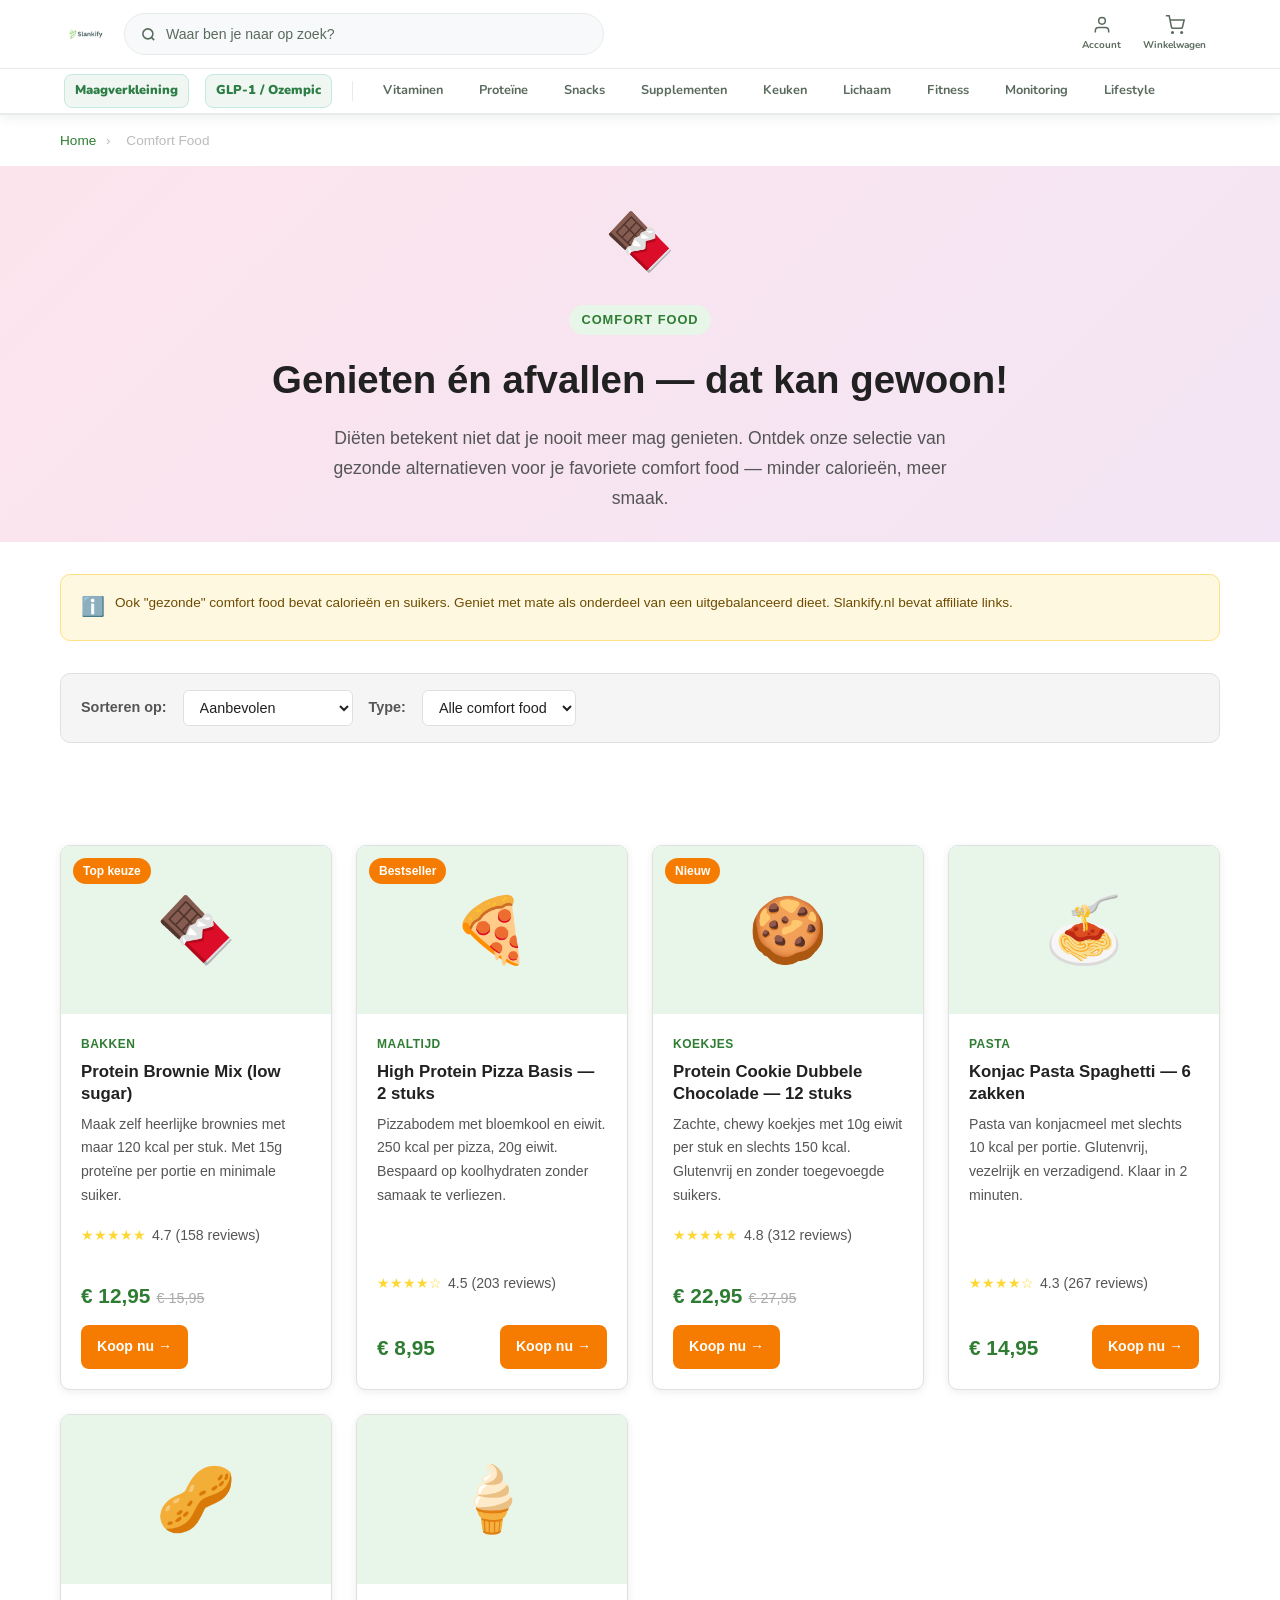
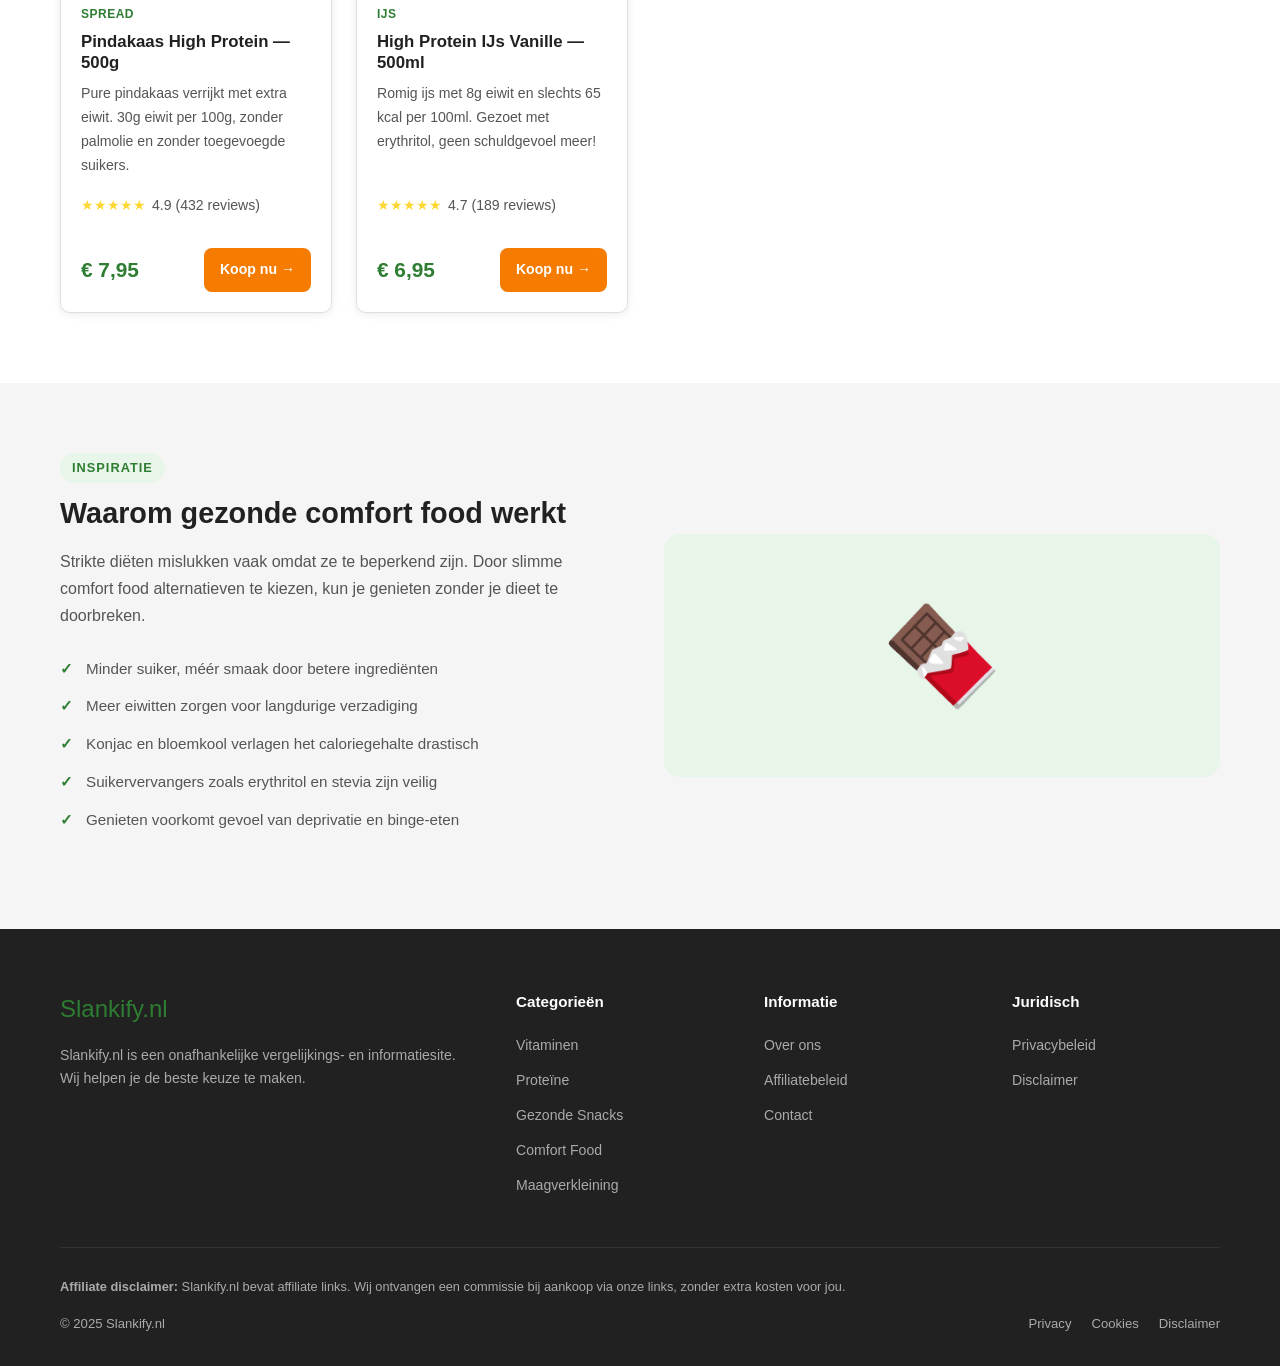
==== commit 996b7228: "Header fix: logo in sticky balk, groter, maagverkleining+GLP1 prominent" ====
--- a/categorieen/comfort.html
+++ b/categorieen/comfort.html
@@ -33,31 +33,36 @@
 <body>
 
   <!-- ===== HEADER ===== -->
-  <header class="header-top">
-    <div class="header-top-inner">
-      <a href="../index.html" class="logo">
-        <img src="../assets/logo.png" alt="Slankify" class="logo-img">
-      </a>
-      <div class="header-search">
-        <svg width="16" height="16" viewBox="0 0 24 24" fill="none" stroke="currentColor" stroke-width="2"><circle cx="11" cy="11" r="8"/><path d="m21 21-4.35-4.35"/></svg>
-        <input type="text" placeholder="Waar ben je naar op zoek?">
-      </div>
-      <div class="header-icons">
-        <a href="#" class="header-icon-btn" title="Mijn account">
-          <svg width="20" height="20" viewBox="0 0 24 24" fill="none" stroke="currentColor" stroke-width="1.8"><path d="M20 21v-2a4 4 0 0 0-4-4H8a4 4 0 0 0-4 4v2"/><circle cx="12" cy="7" r="4"/></svg>
-          <span>Account</span>
+  <header class="header-sticky">
+
+    <!-- RIJ 1: logo + zoek + iconen -->
+    <div class="header-row1">
+      <div class="header-inner">
+        <a href="../index.html" class="logo">
+          <img src="../assets/logo.png" alt="Slankify" style="height:44px;width:auto;">
         </a>
-        <a href="#" class="header-icon-btn" title="Winkelwagen">
-          <svg width="20" height="20" viewBox="0 0 24 24" fill="none" stroke="currentColor" stroke-width="1.8"><circle cx="9" cy="21" r="1"/><circle cx="20" cy="21" r="1"/><path d="M1 1h4l2.68 13.39a2 2 0 001.99 1.61H19a2 2 0 001.99-1.61L23 6H6"/></svg>
-          <span>Winkelwagen</span>
-        </a>
-      </div>
-    </div>
-  </header>
-  <nav class="header-nav">
-    <div class="header-nav-inner">
-      <a href="maagverkleining.html" class="nav-item nav-item-featured">🔪 Maagverkleining</a>
-      <a href="glp1.html" class="nav-item nav-item-featured">💉 GLP-1 / Ozempic</a>
+        <div class="header-search">
+          <svg width="15" height="15" viewBox="0 0 24 24" fill="none" stroke="currentColor" stroke-width="2.5"><circle cx="11" cy="11" r="8"/><path d="m21 21-4.35-4.35"/></svg>
+          <input type="text" placeholder="Waar ben je naar op zoek?">
+        </div>
+        <div class="header-icons">
+          <a href="#" class="header-icon-btn" title="Mijn account">
+            <svg width="20" height="20" viewBox="0 0 24 24" fill="none" stroke="currentColor" stroke-width="1.8"><path d="M20 21v-2a4 4 0 0 0-4-4H8a4 4 0 0 0-4 4v2"/><circle cx="12" cy="7" r="4"/></svg>
+            <span>Account</span>
+          </a>
+          <a href="#" class="header-icon-btn" title="Winkelwagen">
+            <svg width="20" height="20" viewBox="0 0 24 24" fill="none" stroke="currentColor" stroke-width="1.8"><circle cx="9" cy="21" r="1"/><circle cx="20" cy="21" r="1"/><path d="M1 1h4l2.68 13.39a2 2 0 001.99 1.61H19a2 2 0 001.99-1.61L23 6H6"/></svg>
+            <span>Winkelwagen</span>
+          </a>
+        </div>
+      </div>
+    </div>
+
+    <!-- RIJ 2: categorie nav -->
+    <div class="header-row2">
+      <div class="header-inner">
+      <a href="maagverkleining.html" class="nav-item nav-item-featured">Maagverkleining</a>
+      <a href="glp1.html" class="nav-item nav-item-featured">GLP-1 / Ozempic</a>
       <div class="nav-divider"></div>
       <a href="vitaminen.html" class="nav-item">Vitaminen</a>
       <a href="proteïne.html" class="nav-item">Proteïne</a>
@@ -68,8 +73,10 @@
       <a href="fitness.html" class="nav-item">Fitness</a>
       <a href="monitoring.html" class="nav-item">Monitoring</a>
       <a href="lifestyle.html" class="nav-item">Lifestyle</a>
-    </div>
-  </nav>
+      </div>
+    </div>
+
+  </header>
 
   <!-- ===== BREADCRUMB ===== -->
   <div class="container">
--- a/assets/css/style.css
+++ b/assets/css/style.css
@@ -58,34 +58,47 @@
    ========================================= */
 
 /* =========================================
-   HEADER TOP
-   ========================================= */
-
-.header-top {
+   STICKY HEADER (twee rijen)
+   ========================================= */
+
+.header-sticky {
+  position: sticky;
+  top: 0;
+  z-index: 100;
   background: #fff;
+  box-shadow: 0 2px 12px rgba(0,0,0,0.08);
+}
+.header-row1 {
   border-bottom: 1px solid #e8ece9;
   padding: 0 5vw;
 }
-.header-top-inner {
+.header-row2 {
+  border-bottom: 2px solid #e8ece9;
+  padding: 0 5vw;
+  background: #fff;
+}
+.header-inner {
   max-width: 1200px;
   margin: 0 auto;
-  height: 70px;
-  display: flex;
-  align-items: center;
-  gap: 20px;
-}
-.logo {
-  text-decoration: none;
-  flex-shrink: 0;
-}
-.logo-img {
-  height: 46px;
-  width: auto;
-  display: block;
-}
+  display: flex;
+  align-items: center;
+  gap: 16px;
+}
+.header-row1 .header-inner { height: 68px; }
+.header-row2 .header-inner {
+  height: 44px;
+  overflow-x: auto;
+  scrollbar-width: none;
+  flex-wrap: nowrap;
+}
+.header-row2 .header-inner::-webkit-scrollbar { display: none; }
+
+.logo { display: flex; align-items: center; text-decoration: none; flex-shrink: 0; }
+.logo img { height: 44px; width: auto; }
+
 .header-search {
   flex: 1;
-  max-width: 500px;
+  max-width: 480px;
   display: flex;
   align-items: center;
   gap: 10px;
@@ -106,12 +119,8 @@
   font-family: inherit;
 }
 .header-search input::placeholder { color: #5a6b5e; }
-.header-icons {
-  display: flex;
-  align-items: center;
-  gap: 4px;
-  margin-left: auto;
-}
+
+.header-icons { display: flex; align-items: center; gap: 2px; margin-left: auto; }
 .header-icon-btn {
   display: flex;
   flex-direction: column;
@@ -122,70 +131,33 @@
   text-decoration: none;
   color: #5a6b5e;
   transition: all .15s;
-  cursor: pointer;
-}
-.header-icon-btn:hover {
-  background: #f0f7f2;
-  color: #2d7d46;
-}
-.header-icon-btn span {
-  font-size: 0.62rem;
-  font-weight: 600;
-  font-family: 'Nunito', sans-serif;
-}
-
-/* =========================================
-   HEADER NAV (sticky)
-   ========================================= */
-
-.header-nav {
-  background: #fff;
-  border-bottom: 2px solid #e8ece9;
-  position: sticky;
-  top: 0;
-  z-index: 100;
-  box-shadow: 0 2px 8px rgba(0,0,0,0.05);
-}
-.header-nav-inner {
-  max-width: 1200px;
-  margin: 0 auto;
-  padding: 0 5vw;
-  height: 46px;
-  display: flex;
-  align-items: center;
-  gap: 2px;
-  overflow-x: auto;
-  scrollbar-width: none;
-}
-.header-nav-inner::-webkit-scrollbar { display: none; }
+}
+.header-icon-btn:hover { background: #f0f7f2; color: #2d7d46; }
+.header-icon-btn span { font-size: 0.62rem; font-weight: 700; font-family: 'Nunito', sans-serif; }
+
 .nav-item {
   font-size: 0.8rem;
   font-weight: 700;
   color: #5a6b5e;
-  padding: 6px 11px;
+  padding: 5px 10px;
   border-radius: 8px;
   text-decoration: none;
   white-space: nowrap;
   transition: all .15s;
   font-family: 'Nunito', sans-serif;
+  flex-shrink: 0;
 }
 .nav-item:hover { background: #f0f7f2; color: #2d7d46; }
 .nav-item.actief { background: #f0f7f2; color: #2d7d46; }
 .nav-item-featured {
   color: #2d7d46;
-  font-weight: 800;
+  font-weight: 900;
   background: #f0f7f2;
   border: 1.5px solid #c5e8e1;
 }
-.nav-item-featured:hover { background: #2d7d46; color: #fff; }
-.nav-item-featured.actief { background: #2d7d46; color: #fff; }
-.nav-divider {
-  width: 1px;
-  height: 20px;
-  background: #e8ece9;
-  margin: 0 6px;
-  flex-shrink: 0;
-}
+.nav-item-featured:hover { background: #2d7d46; color: #fff; border-color: #2d7d46; }
+.nav-item-featured.actief { background: #2d7d46; color: #fff; border-color: #2d7d46; }
+.nav-divider { width: 1px; height: 20px; background: #e8ece9; margin: 0 4px; flex-shrink: 0; }
 
 /* =========================================
    TRUST BAR
@@ -195,7 +167,7 @@
 .trust-items { display: flex; gap: 28px; justify-content: center; flex-wrap: wrap; font-size: 0.82rem; color: #5a6b5e; }
 .trust-items strong { color: #1a2b1e; }
 
-/* Hamburger (verborgen in nieuwe nav, behouden voor compatibiliteit) */
+/* Hamburger verborgen */
 .hamburger { display: none; }
 
 /* =========================================
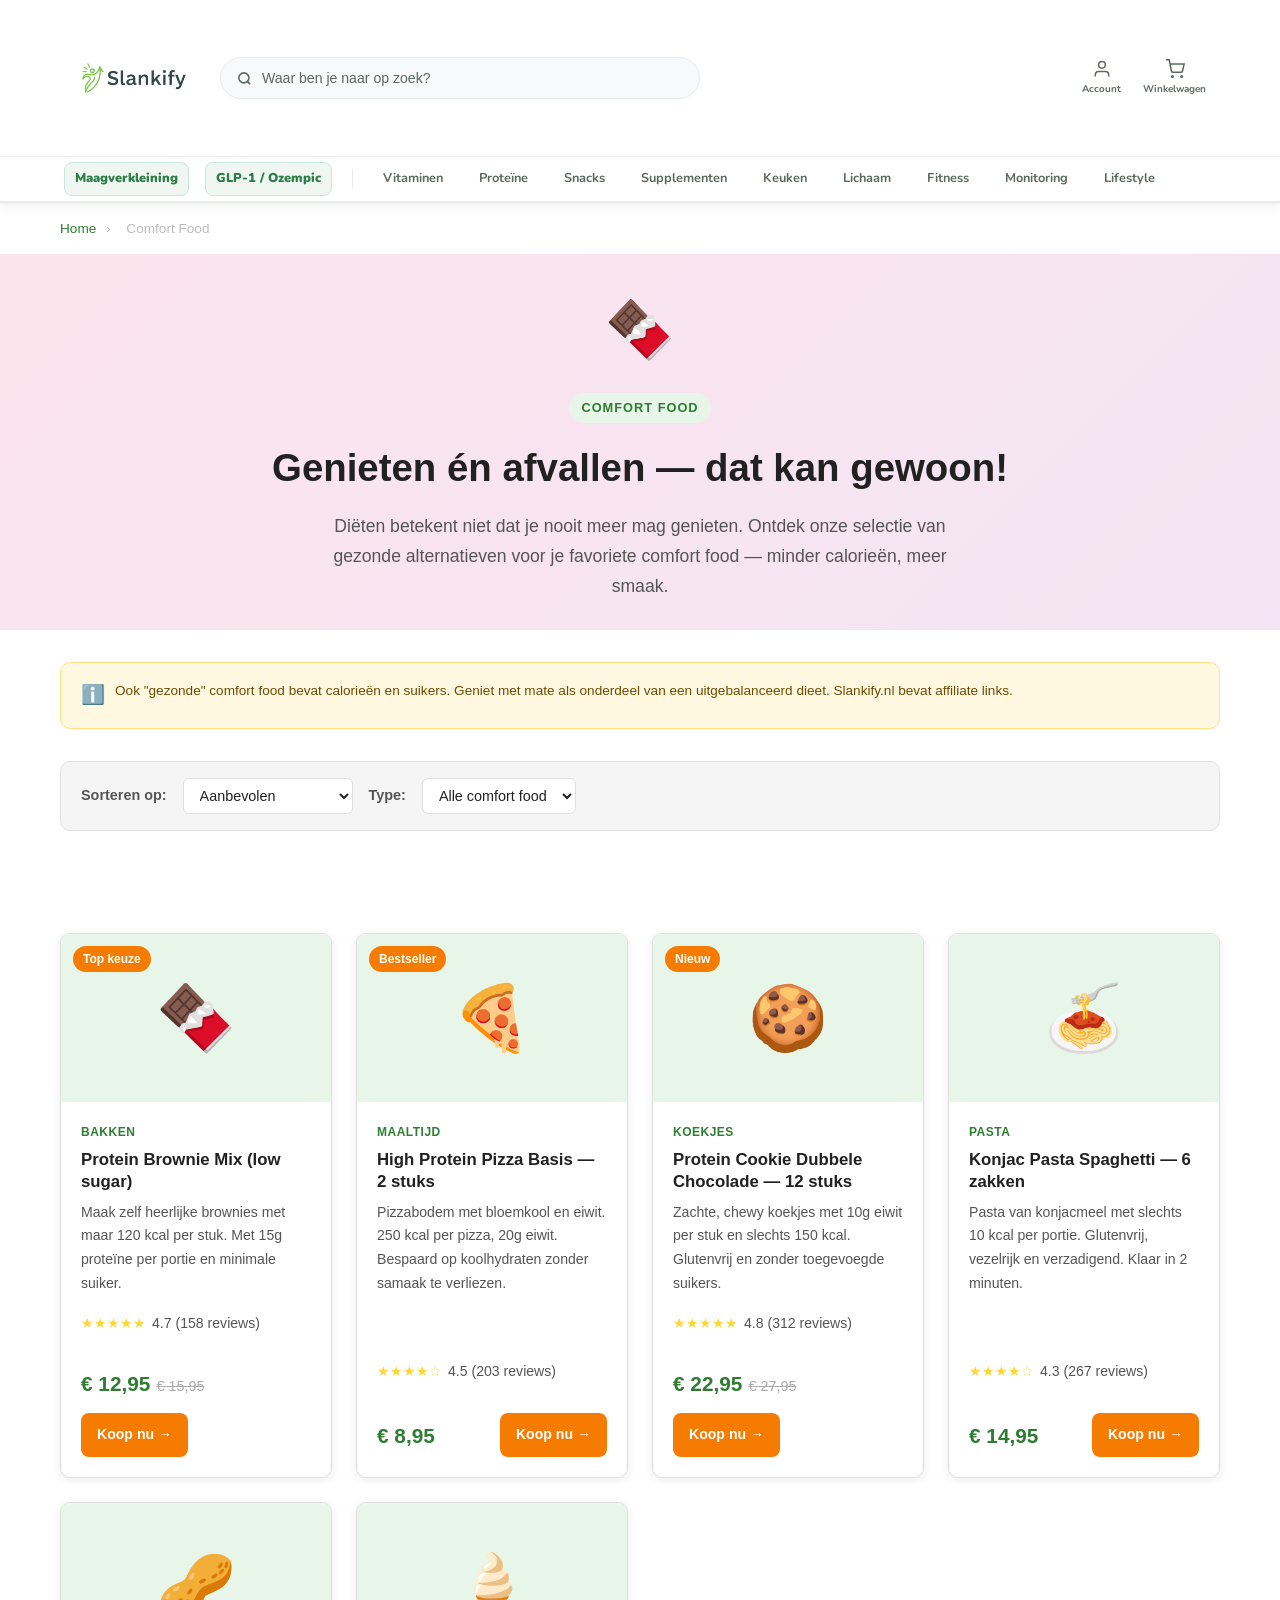
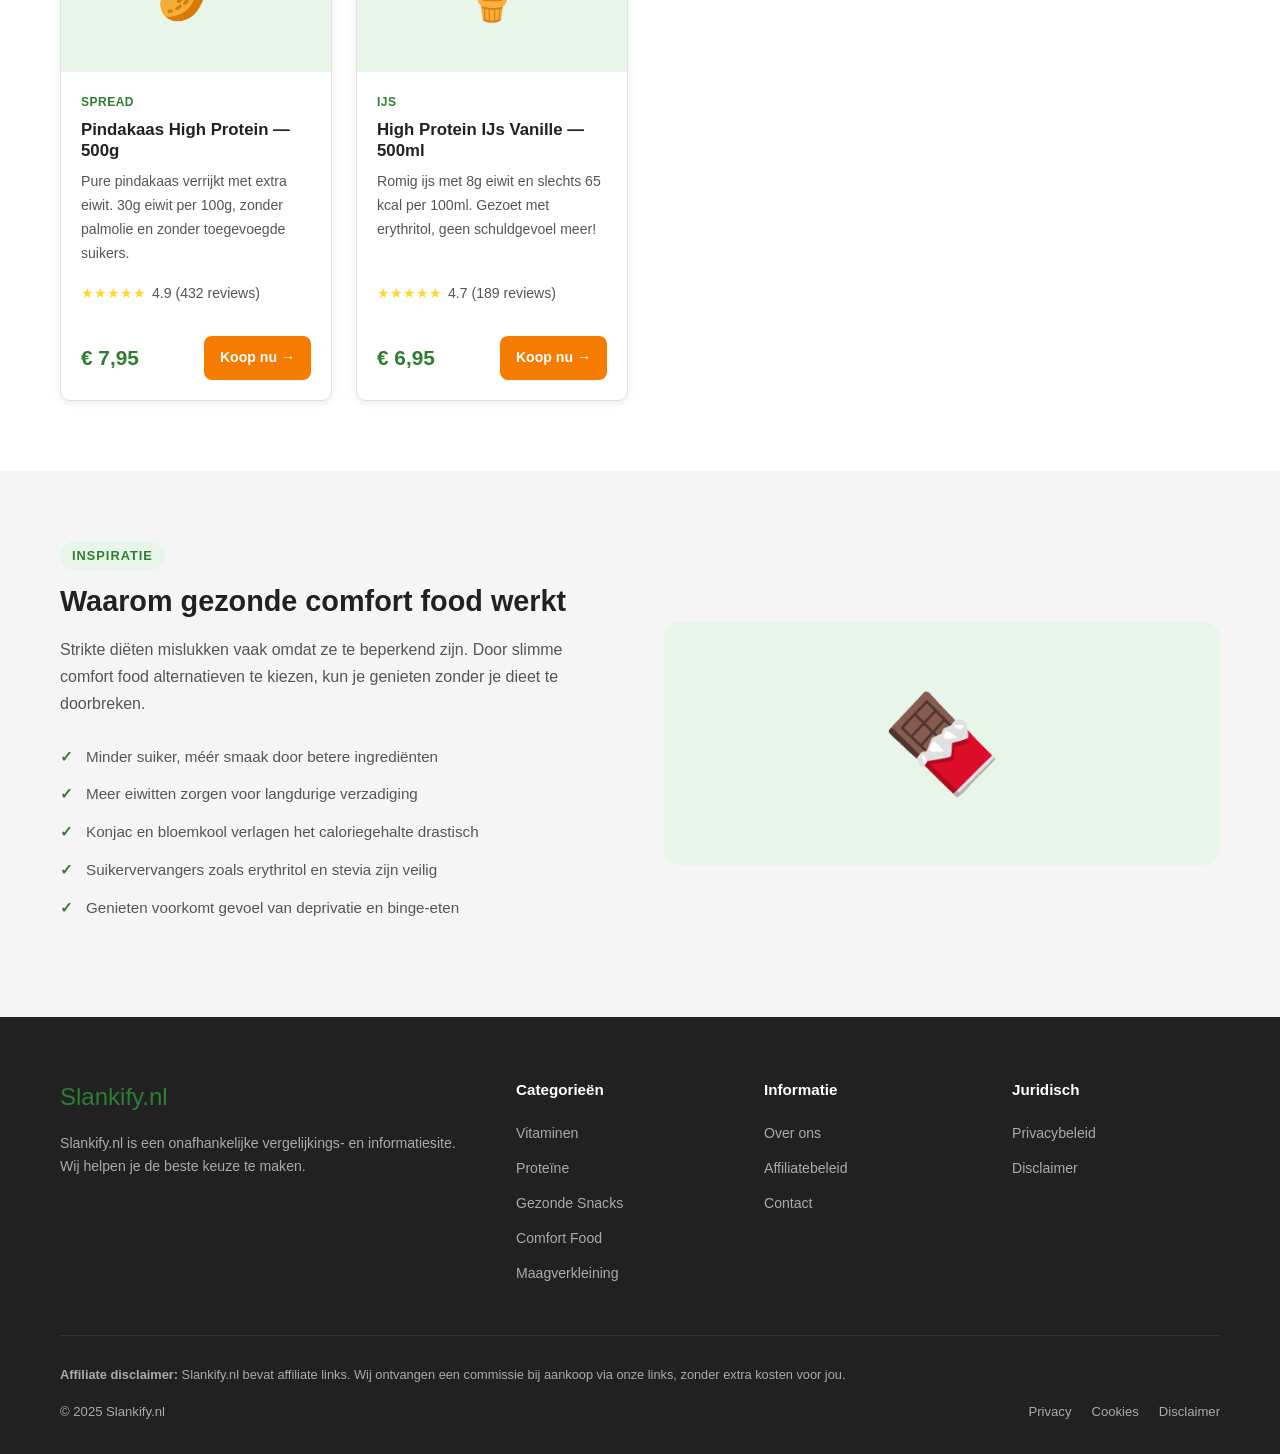
==== commit 6832f9e5: "Logo 3x groter (140px), header-row1 hoogte aangepast" ====
--- a/categorieen/comfort.html
+++ b/categorieen/comfort.html
@@ -39,7 +39,7 @@
     <div class="header-row1">
       <div class="header-inner">
         <a href="../index.html" class="logo">
-          <img src="../assets/logo.png" alt="Slankify" style="height:44px;width:auto;">
+          <img src="../assets/logo.png" alt="Slankify" style="height:140px;width:auto;">
         </a>
         <div class="header-search">
           <svg width="15" height="15" viewBox="0 0 24 24" fill="none" stroke="currentColor" stroke-width="2.5"><circle cx="11" cy="11" r="8"/><path d="m21 21-4.35-4.35"/></svg>
--- a/assets/css/style.css
+++ b/assets/css/style.css
@@ -84,7 +84,7 @@
   align-items: center;
   gap: 16px;
 }
-.header-row1 .header-inner { height: 68px; }
+.header-row1 .header-inner { height: 156px; }
 .header-row2 .header-inner {
   height: 44px;
   overflow-x: auto;
@@ -94,7 +94,7 @@
 .header-row2 .header-inner::-webkit-scrollbar { display: none; }
 
 .logo { display: flex; align-items: center; text-decoration: none; flex-shrink: 0; }
-.logo img { height: 44px; width: auto; }
+.logo img { height: 140px; width: auto; }
 
 .header-search {
   flex: 1;
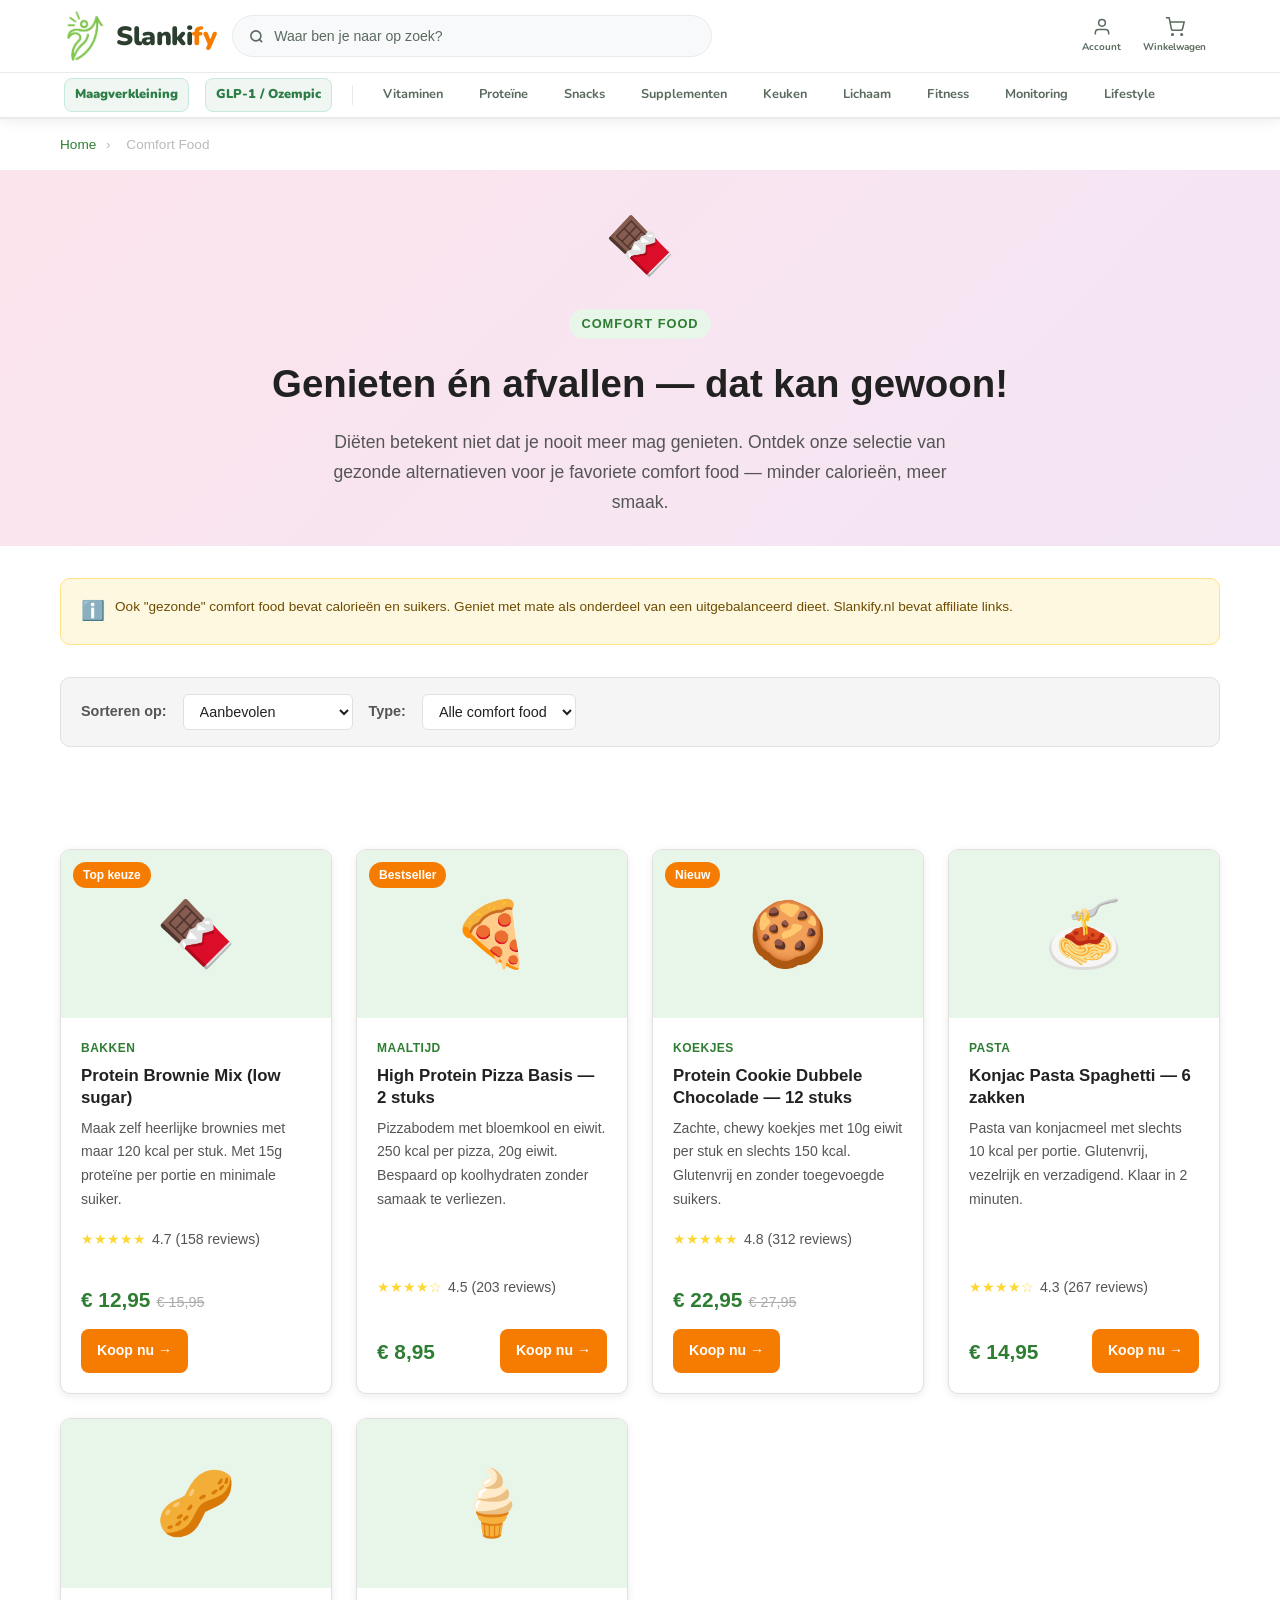
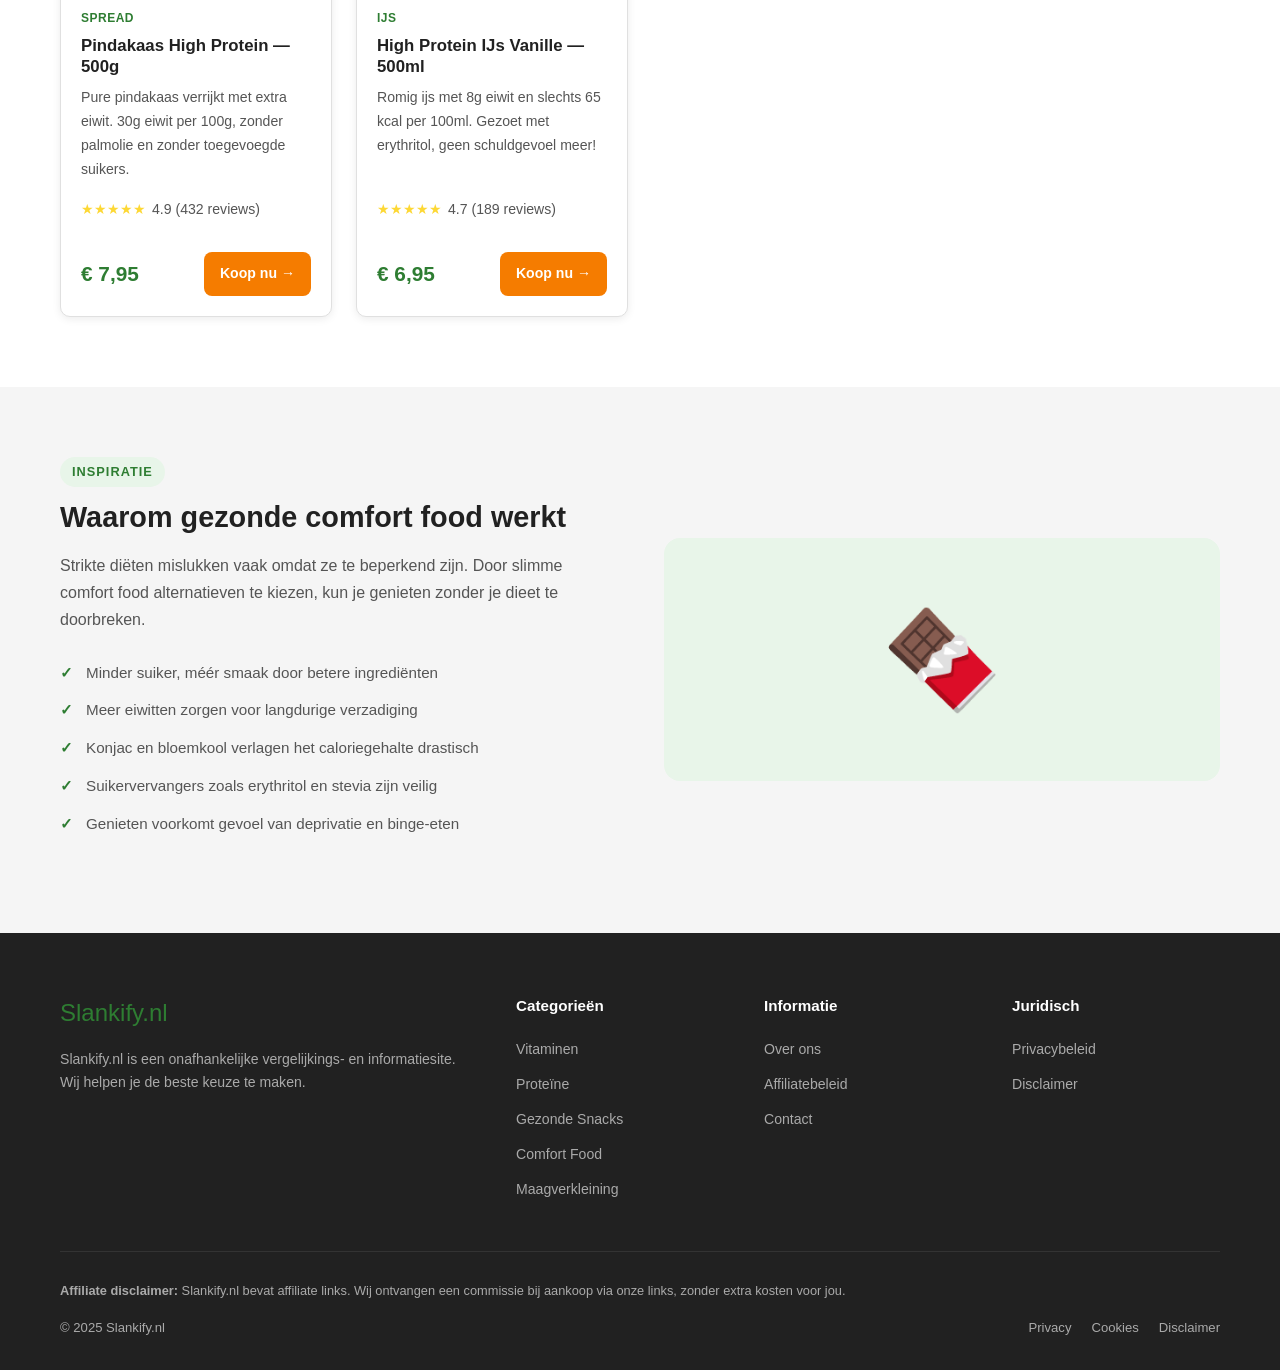
==== commit c7337b84: "Logo fix: witte ruimte gecropd, icon + tekst logo, fy oranje, header compact" ====
--- a/categorieen/comfort.html
+++ b/categorieen/comfort.html
@@ -39,7 +39,8 @@
     <div class="header-row1">
       <div class="header-inner">
         <a href="../index.html" class="logo">
-          <img src="../assets/logo.png" alt="Slankify" style="height:140px;width:auto;">
+          <img src="../assets/logo-icon.png" alt="" style="height:56px;width:auto;">
+          <span class="logo-text">Slanki<span style="color:#f57c00;">fy</span></span>
         </a>
         <div class="header-search">
           <svg width="15" height="15" viewBox="0 0 24 24" fill="none" stroke="currentColor" stroke-width="2.5"><circle cx="11" cy="11" r="8"/><path d="m21 21-4.35-4.35"/></svg>
--- a/assets/css/style.css
+++ b/assets/css/style.css
@@ -84,7 +84,7 @@
   align-items: center;
   gap: 16px;
 }
-.header-row1 .header-inner { height: 156px; }
+.header-row1 .header-inner { height: 72px; }
 .header-row2 .header-inner {
   height: 44px;
   overflow-x: auto;
@@ -93,8 +93,16 @@
 }
 .header-row2 .header-inner::-webkit-scrollbar { display: none; }
 
-.logo { display: flex; align-items: center; text-decoration: none; flex-shrink: 0; }
-.logo img { height: 140px; width: auto; }
+.logo { display: flex; align-items: center; gap: 10px; text-decoration: none; flex-shrink: 0; }
+.logo img { height: 56px; width: auto; }
+.logo-text {
+  font-family: 'Nunito', sans-serif;
+  font-size: 1.65rem;
+  font-weight: 900;
+  color: #2c3e2d;
+  letter-spacing: -0.5px;
+  white-space: nowrap;
+}
 
 .header-search {
   flex: 1;
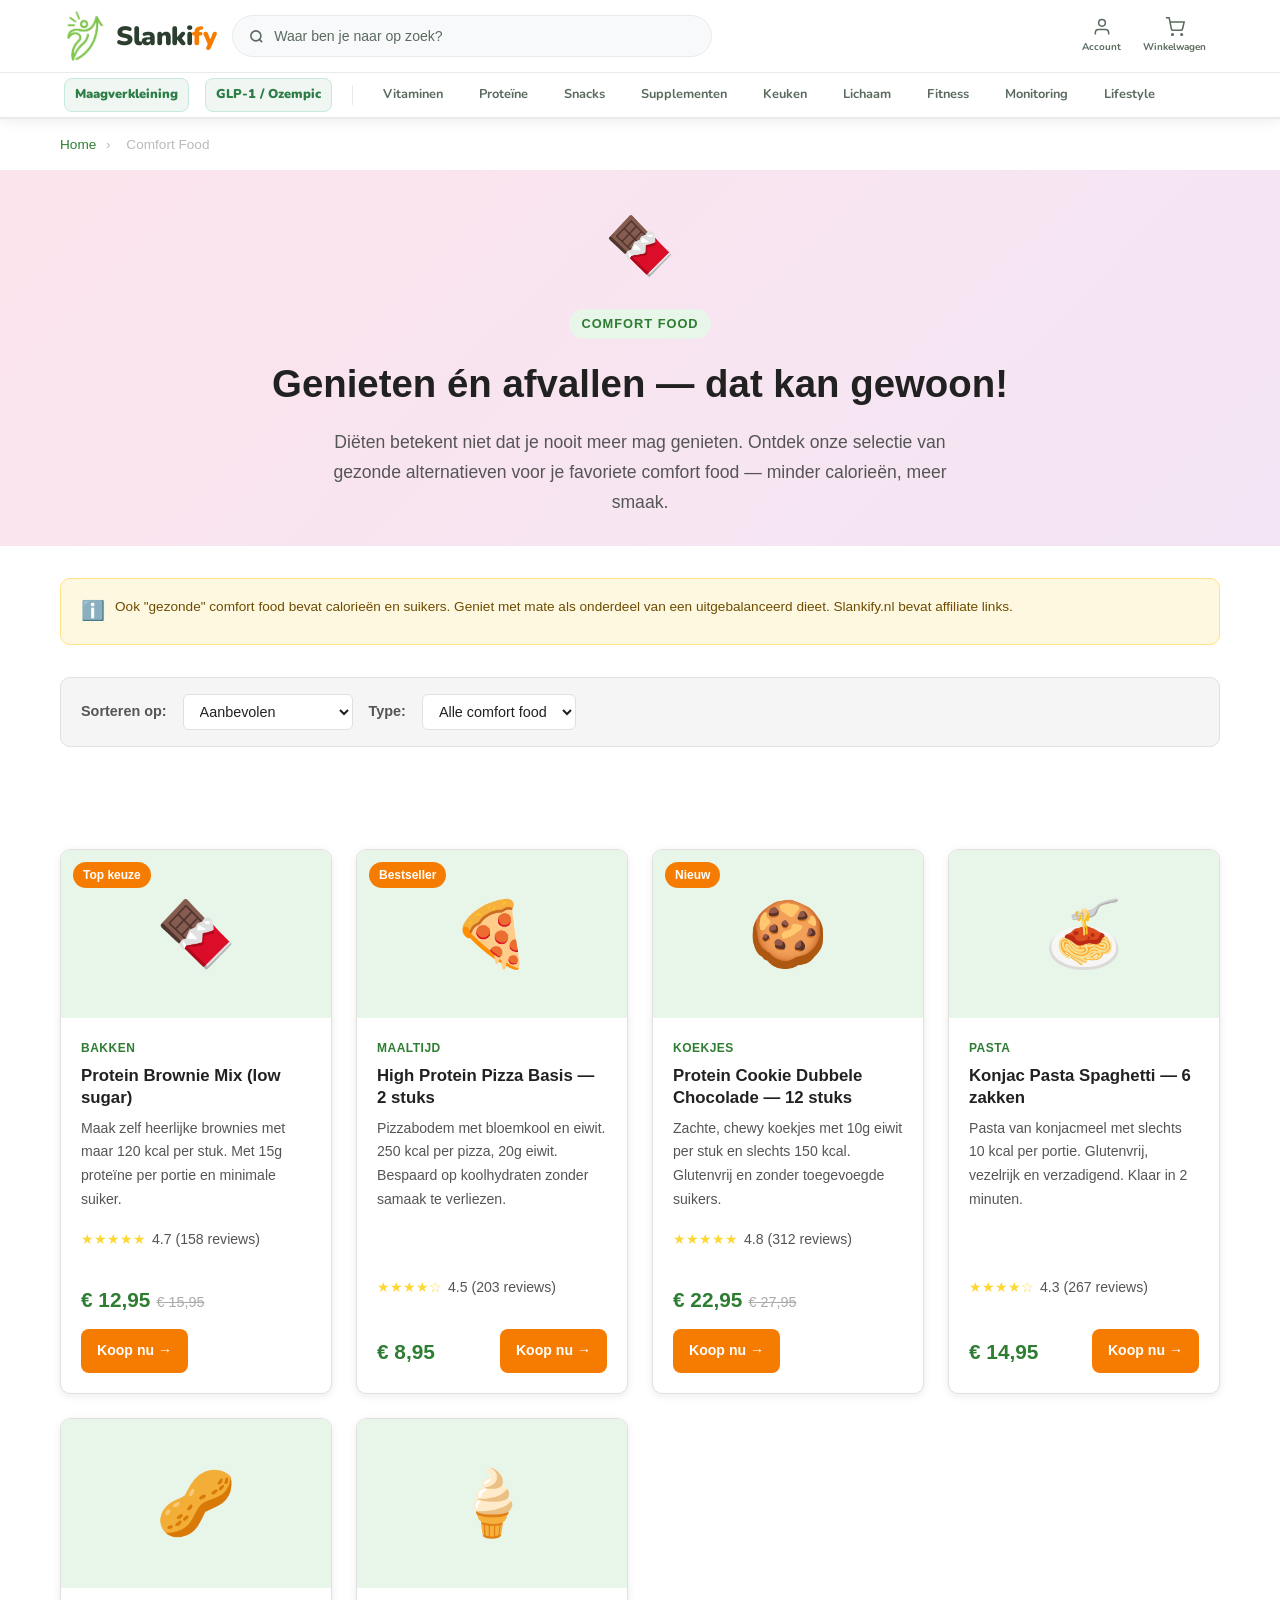
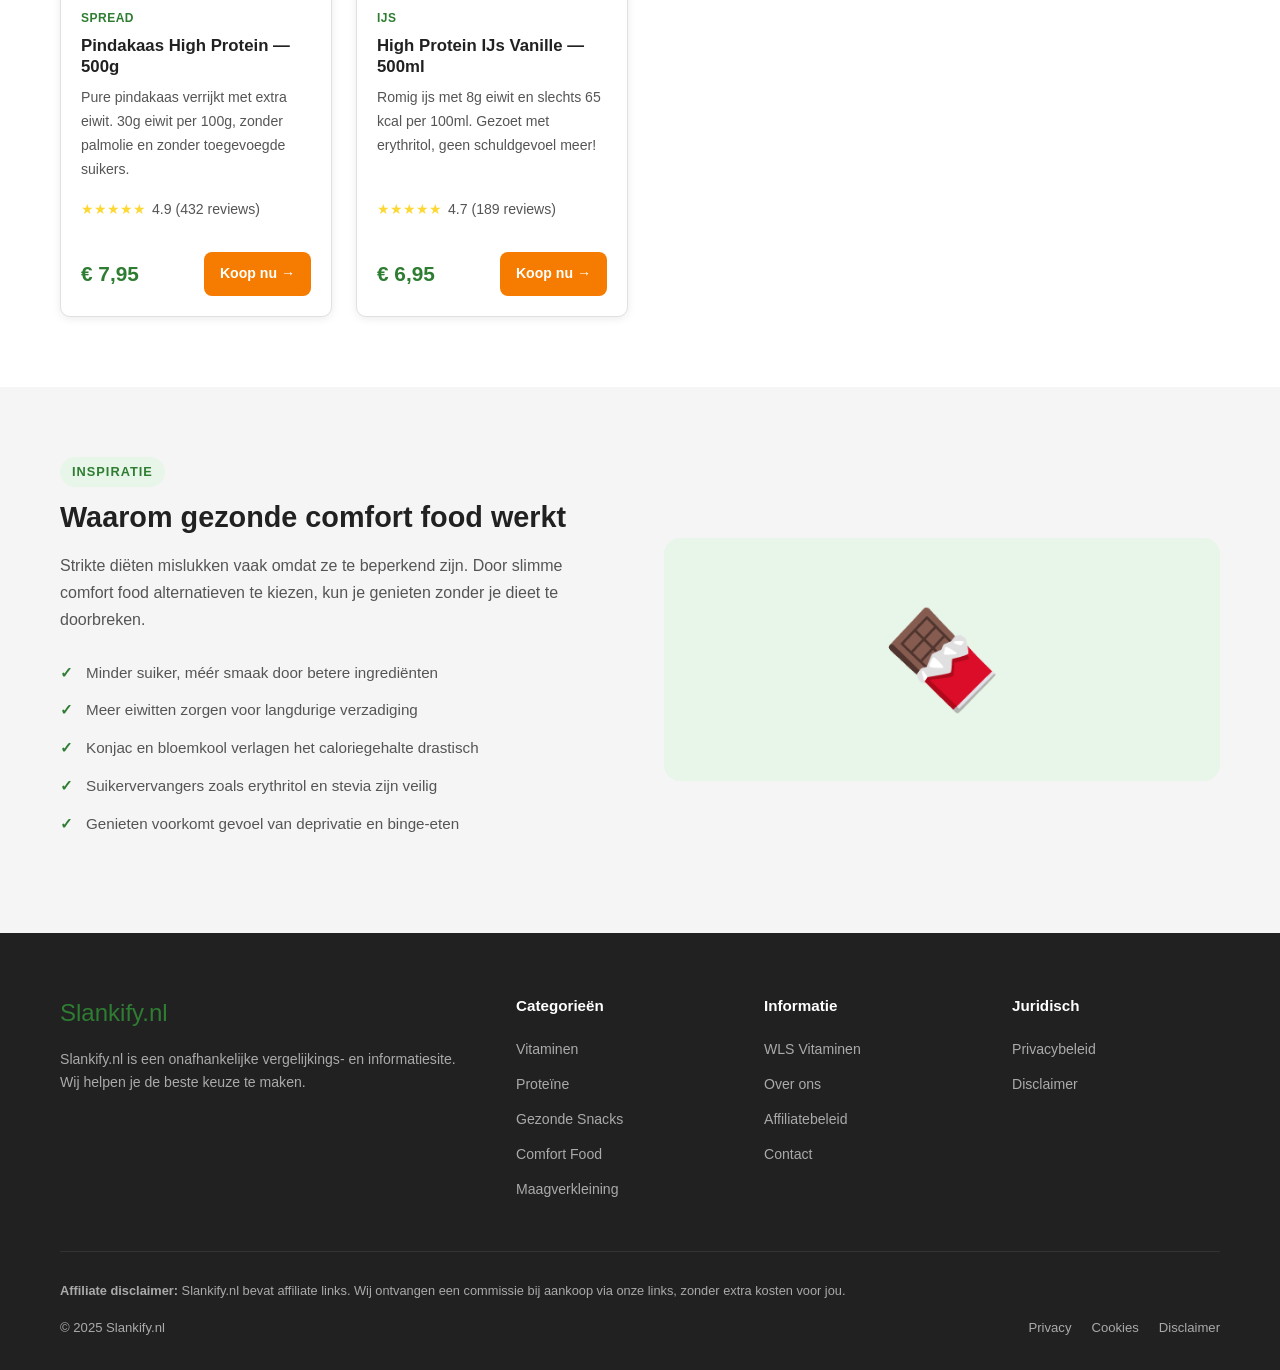
==== commit 52fe16d8: "Links toegevoegd naar www.wlsvitaminen.nl op alle pagina's Co-Authored-By: Claude Sonnet 4.6 <norepl" ====
--- a/categorieen/comfort.html
+++ b/categorieen/comfort.html
@@ -306,6 +306,7 @@
         <div class="footer-kolom">
           <h4>Informatie</h4>
           <ul>
+            <li><a href="https://www.wlsvitaminen.nl" target="_blank" rel="noopener">WLS Vitaminen</a></li>
             <li><a href="#">Over ons</a></li>
             <li><a href="#">Affiliatebeleid</a></li>
             <li><a href="#">Contact</a></li>
